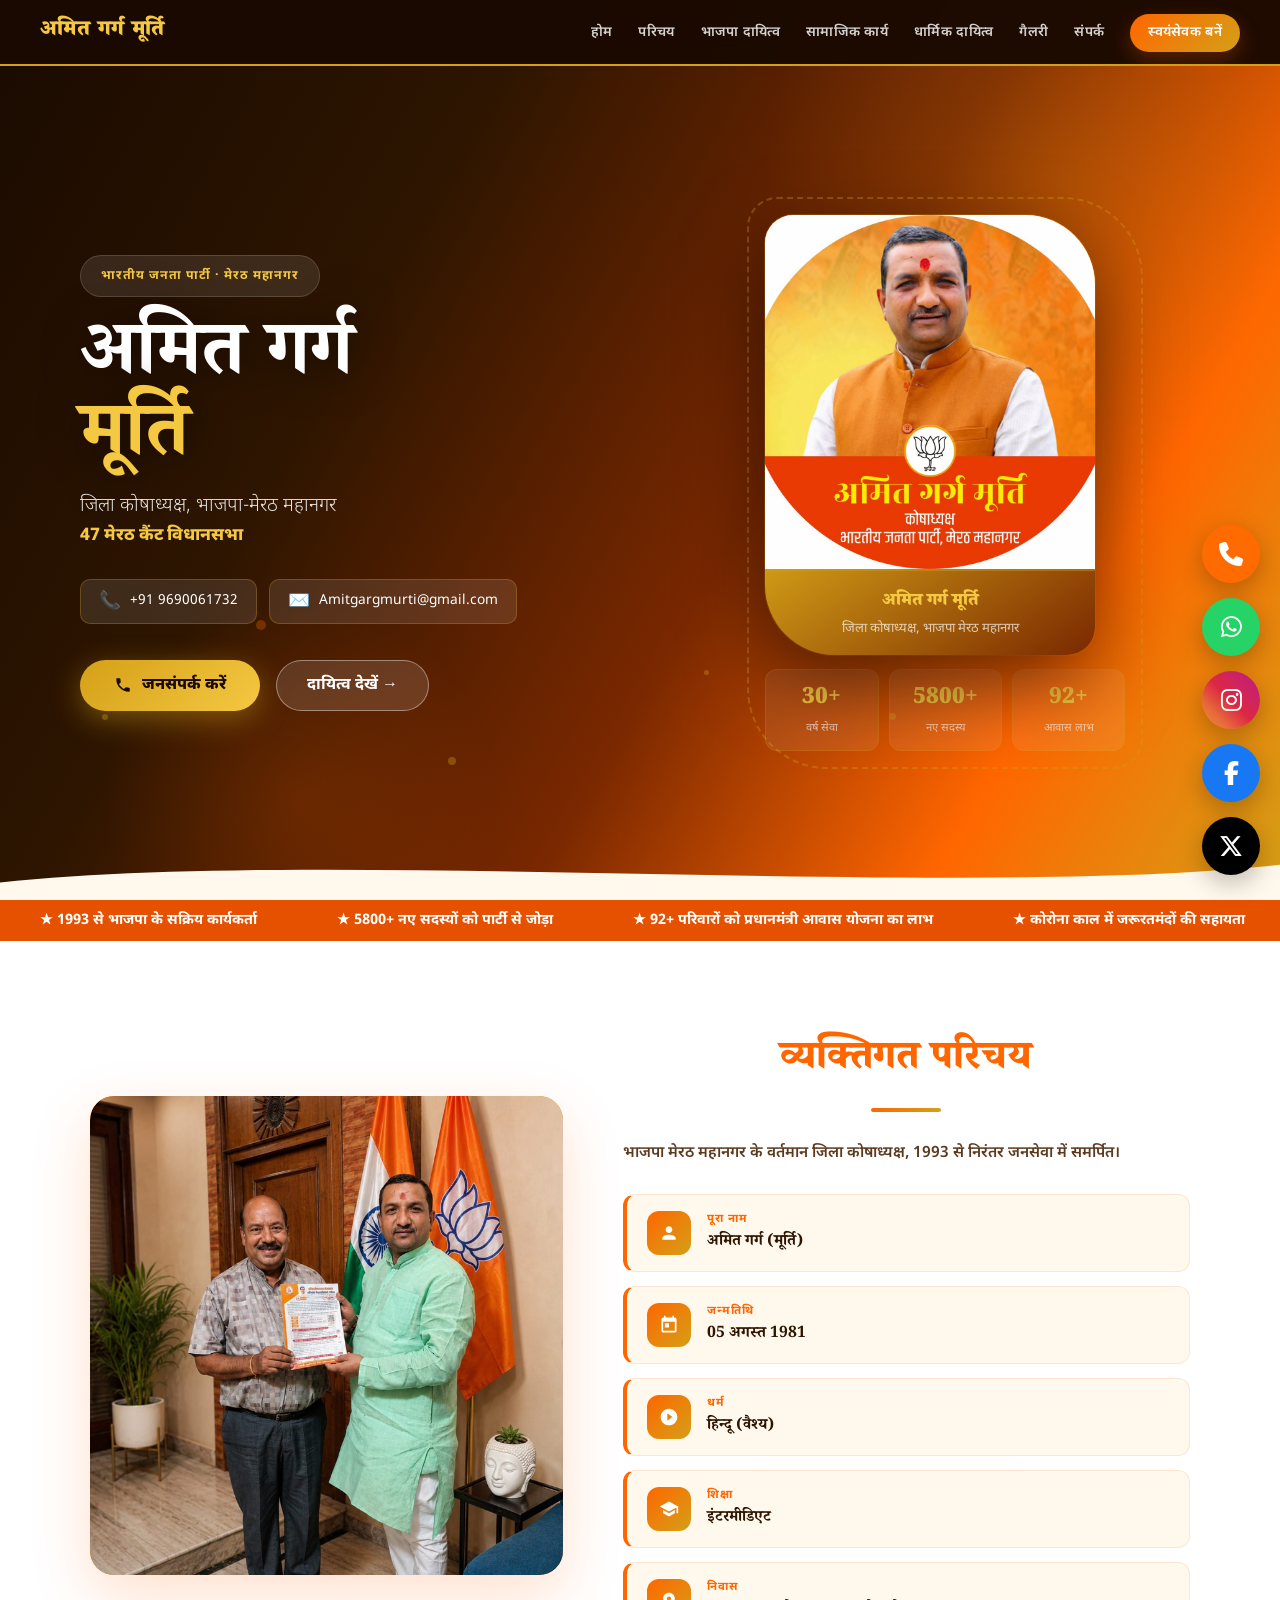
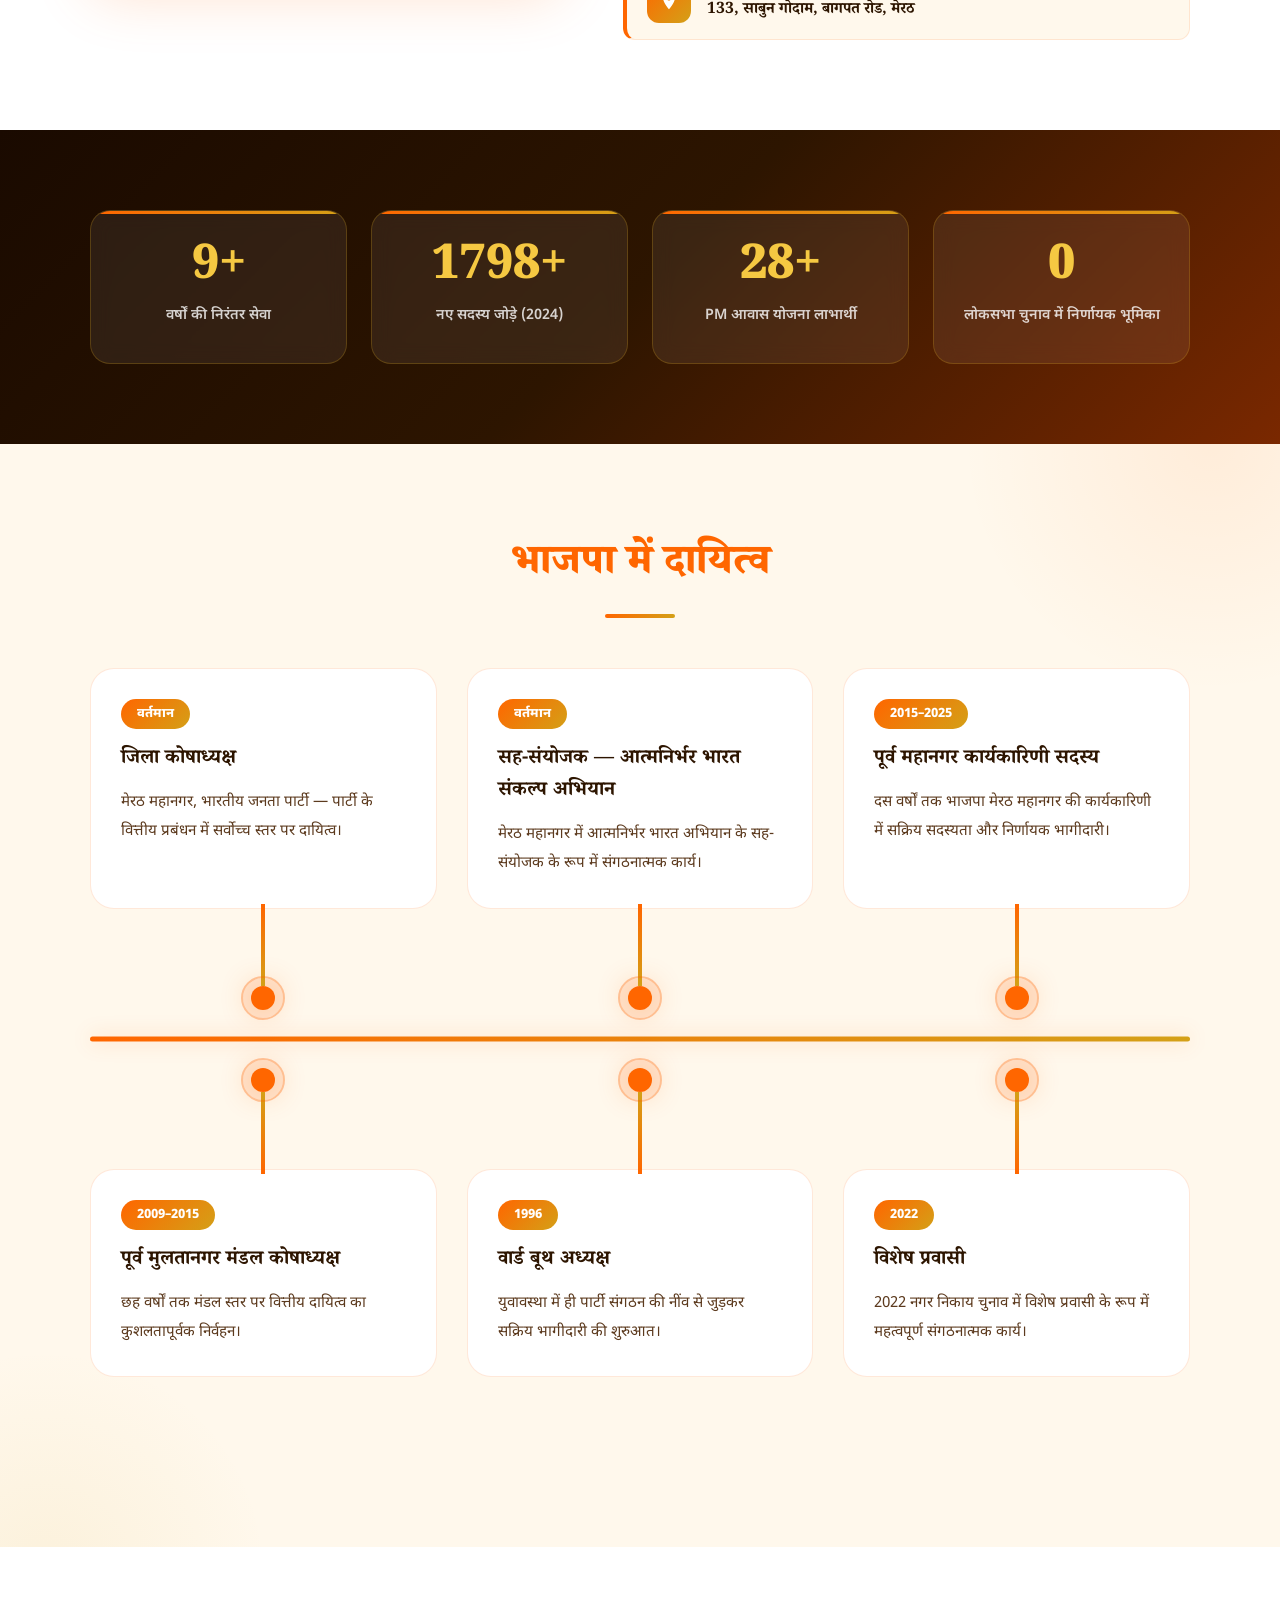
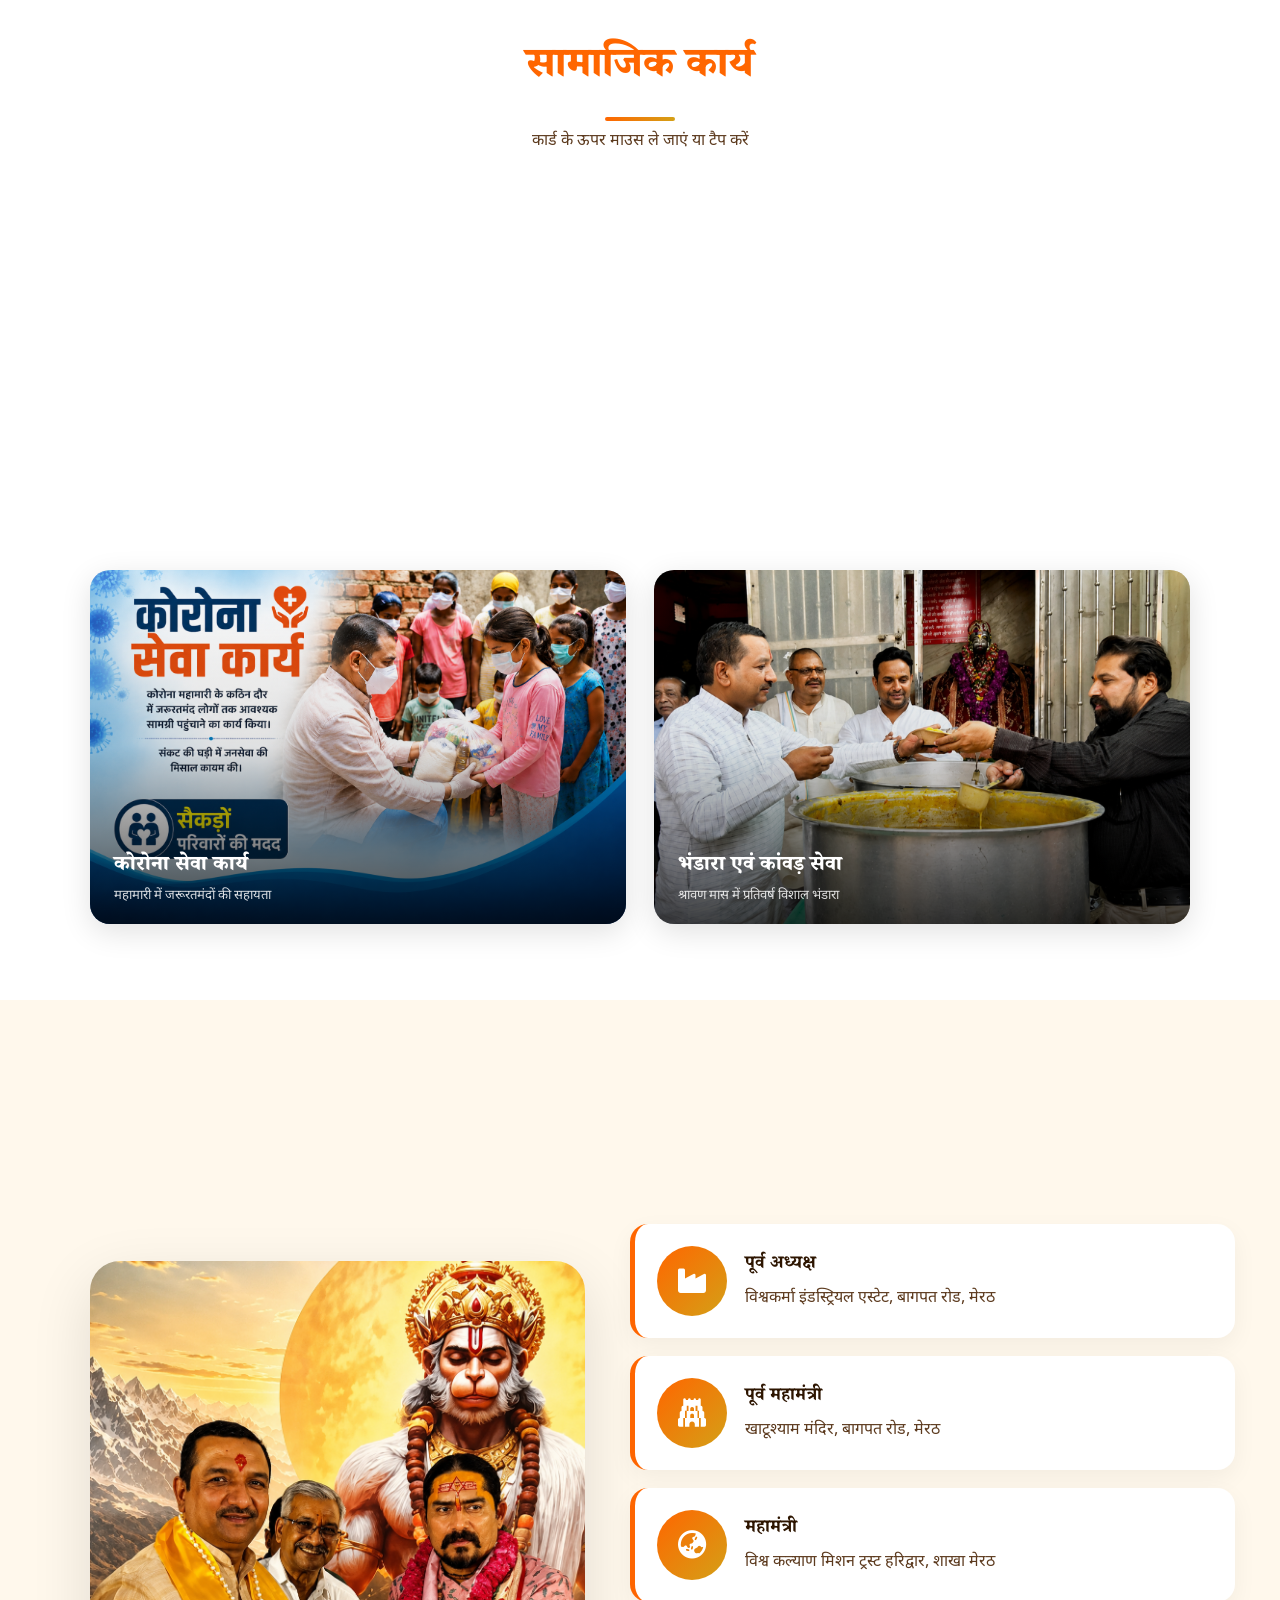
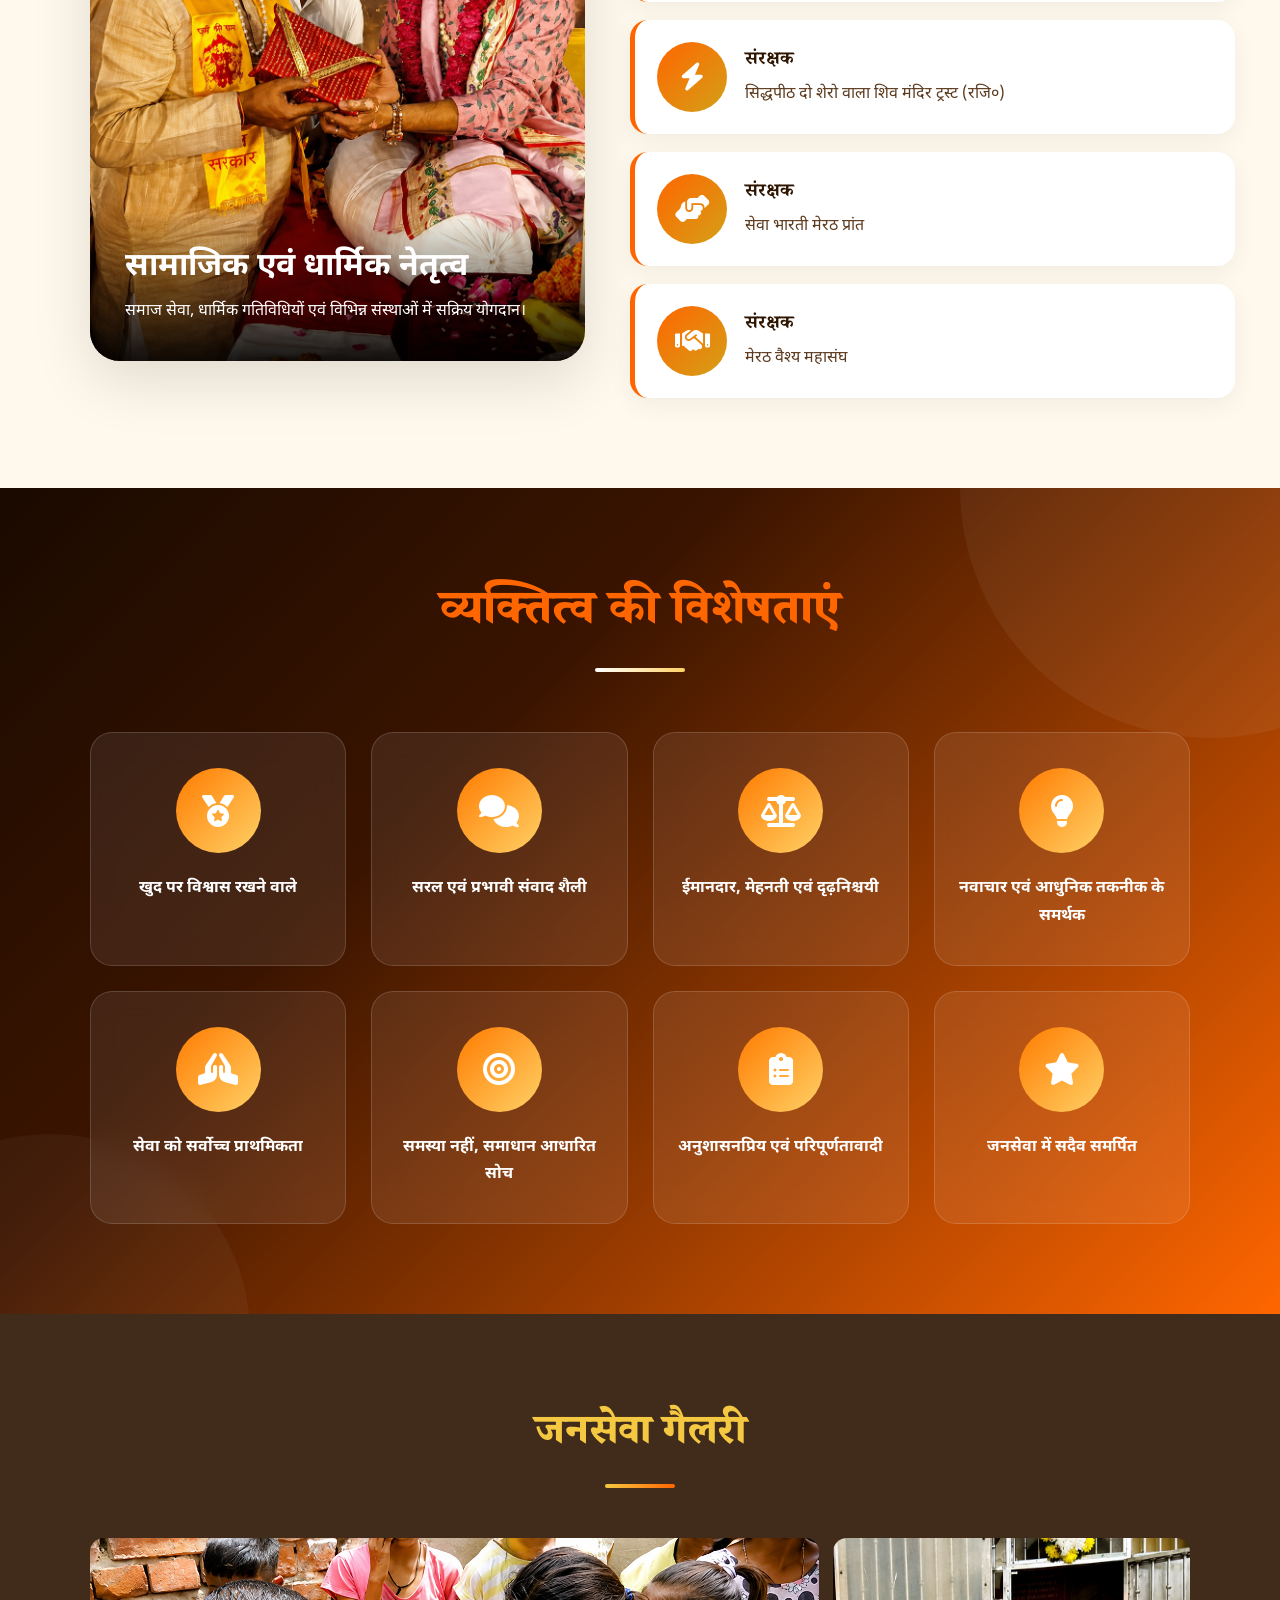
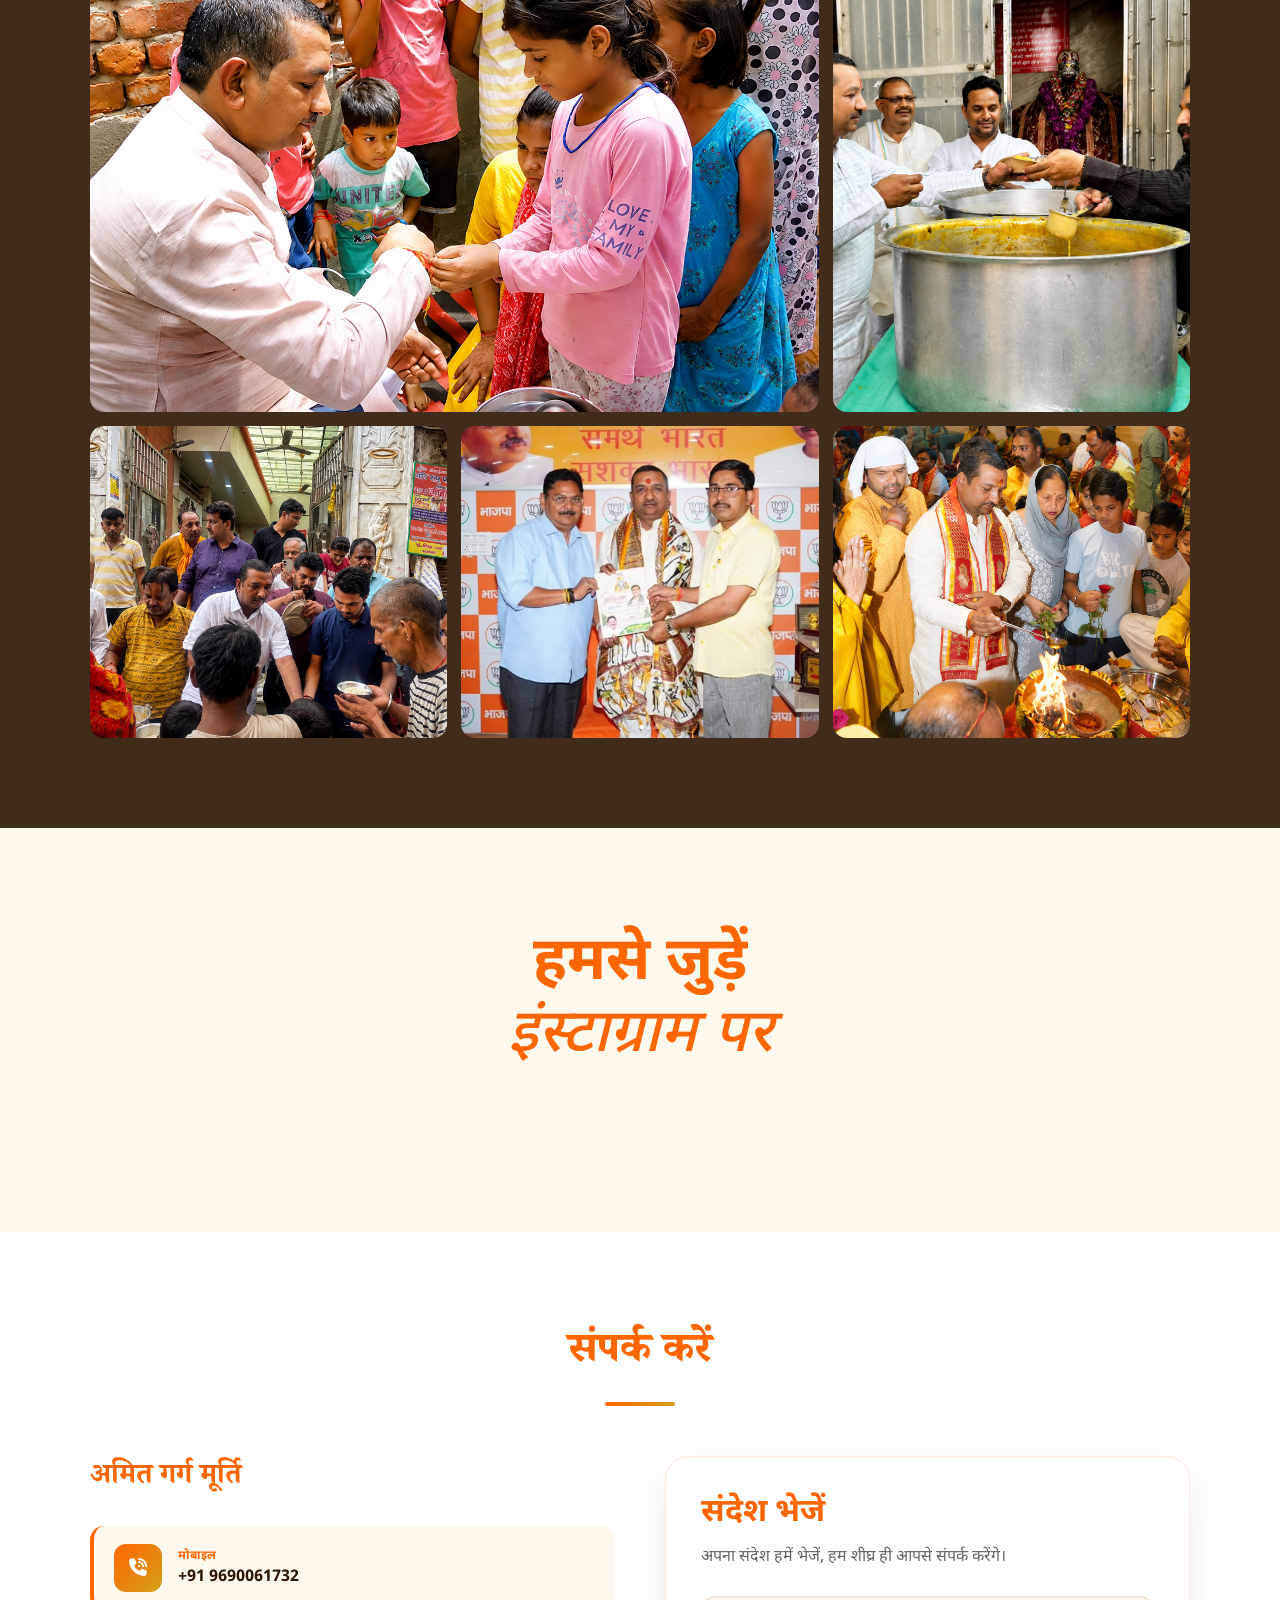
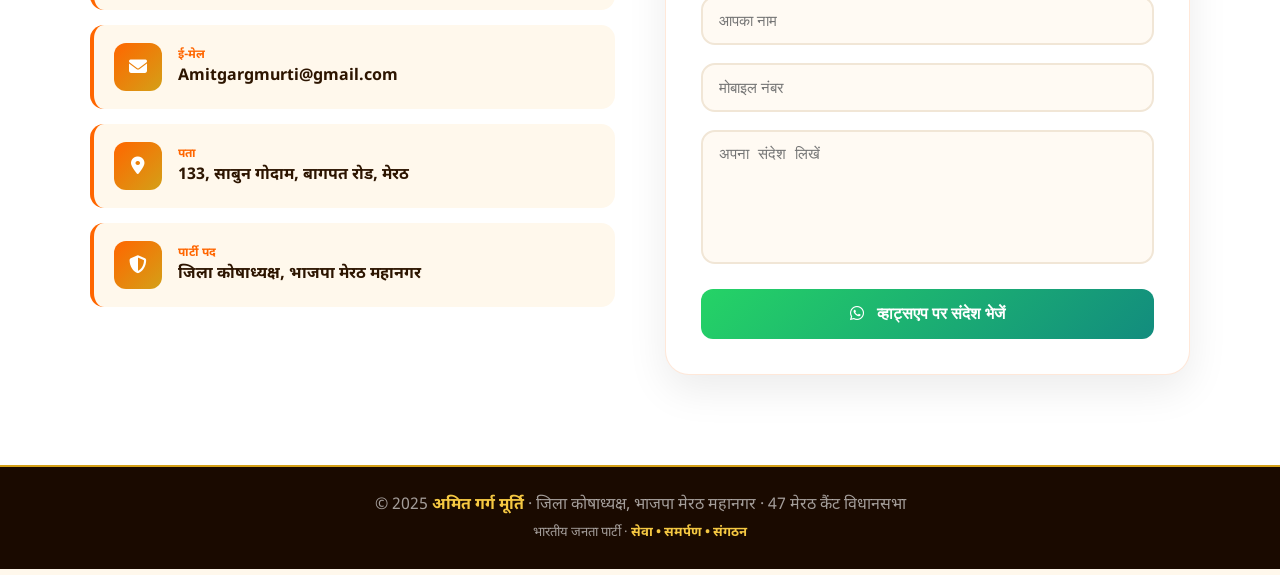
==== index.html @ 041c83e3 "Initial commit" ====
<!DOCTYPE html>
<html lang="hi">
<head>
<meta charset="UTF-8">
<meta name="viewport" content="width=device-width, initial-scale=1.0">
<title>अमित गर्ग मूर्ति | भाजपा मेरठ महानगर</title>
<link href="https://fonts.googleapis.com/css2?family=Noto+Sans+Devanagari:wght@300;400;600;700;800&family=Noto+Serif+Devanagari:wght@400;600;700;900&display=swap" rel="stylesheet">

<!-- Font Awesome -->
<link rel="stylesheet" href="https://cdnjs.cloudflare.com/ajax/libs/font-awesome/6.5.2/css/all.min.css">

<link rel="stylesheet" href="assets/css/style.css">
</head>
<body>

<!-- NAVBAR -->
<nav class="navbar">
  <div class="nav-brand">अमित गर्ग मूर्ति</div>
  <button class="hamburger" onclick="document.getElementById('mobMenu').classList.toggle('open')" aria-label="Menu">
    <span></span><span></span><span></span>
  </button>
  <ul class="nav-links">
    <li><a href="index.html">होम</a></li>
    <li><a href="#about">परिचय</a></li>
    <li><a href="#bjp">भाजपा दायित्व</a></li>
    <li><a href="#social">सामाजिक कार्य</a></li>
    <li><a href="#religious">धार्मिक दायित्व</a></li>
    <li><a href="#gallery">गैलरी</a></li>
    <li><a href="#contact">संपर्क</a></li>
    <li><a href="volunteer.html" class="volunteer-nav-btn">स्वयंसेवक बनें</a></li>
  </ul>
</nav>
<div id="mobMenu" class="mobile-menu">
  <a href="index.html" onclick="document.getElementById('mobMenu').classList.remove('open')">होम</a>
  <a href="#about" onclick="document.getElementById('mobMenu').classList.remove('open')">परिचय</a>
  <a href="#bjp" onclick="document.getElementById('mobMenu').classList.remove('open')">भाजपा दायित्व</a>
  <a href="#social" onclick="document.getElementById('mobMenu').classList.remove('open')">सामाजिक कार्य</a>
  <a href="#religious" onclick="document.getElementById('mobMenu').classList.remove('open')">धार्मिक दायित्व</a>
  <a href="#gallery" onclick="document.getElementById('mobMenu').classList.remove('open')">गैलरी</a>
  <a href="#contact" onclick="document.getElementById('mobMenu').classList.remove('open')">संपर्क</a>
  <li><a href="volunteer.html" class="volunteer-nav-btn">स्वयंसेवक बनें</a></li>
</div>

<!-- HERO -->
<section class="hero" id="home">
  <div class="hero-circle-1"></div>
  <div class="hero-circle-2"></div>
  <div class="lotus-bg">
    <div class="lotus-dot"></div><div class="lotus-dot"></div>
    <div class="lotus-dot"></div><div class="lotus-dot"></div>
    <div class="lotus-dot"></div><div class="lotus-dot"></div>
  </div>
  <div class="hero-inner">
    <div class="hero-left">
      <div class="hero-badge">भारतीय जनता पार्टी · मेरठ महानगर</div>
      <h1 class="hero-name">अमित गर्ग<br><span class="hero-name-orange">मूर्ति</span></h1>
      <p class="hero-post">जिला कोषाध्यक्ष, भाजपा-मेरठ महानगर</p>
      <p class="hero-vidhan">47 मेरठ कैंट विधानसभा</p>
      <div class="hero-chips">
        <div class="hero-chip"><span>📞</span>+91 9690061732</div>
        <div class="hero-chip"><span>✉️</span>Amitgargmurti@gmail.com</div>
      </div>
      <div class="hero-cta-row">
        <a href="#contact" class="btn-primary-hero">
          <svg viewBox="0 0 24 24" style="width:18px;height:18px;fill:#1a0a00"><path d="M6.62 10.79c1.44 2.83 3.76 5.14 6.59 6.59l2.2-2.2c.27-.27.67-.36 1.02-.24 1.12.37 2.33.57 3.57.57.55 0 1 .45 1 1V20c0 .55-.45 1-1 1-9.39 0-17-7.61-17-17 0-.55.45-1 1-1h3.5c.55 0 1 .45 1 1 0 1.25.2 2.45.57 3.57.11.35.03.74-.25 1.02l-2.2 2.2z"/></svg>
          जनसंपर्क करें
        </a>
        <a href="#bjp" class="btn-sec-hero">दायित्व देखें →</a>
      </div>
    </div>
    <div class="hero-right">
      <div class="photo-frame-outer">
        <div class="spin-ring"></div>
        <div class="photo-glow"></div>
        <div class="photo-card-main">
          <div class="photo-area">
            <img src="assets/images/logo.jpg" alt="अमित गर्ग मूर्ति">
          </div>
          <div class="photo-label">
            <h3>अमित गर्ग मूर्ति</h3>
            <p>जिला कोषाध्यक्ष, भाजपा मेरठ महानगर</p>
          </div>
        </div>
        <div class="photo-stats">
          <div class="pstat"><span class="pstat-n">30+</span><span class="pstat-l">वर्ष सेवा</span></div>
          <div class="pstat"><span class="pstat-n">5800+</span><span class="pstat-l">नए सदस्य</span></div>
          <div class="pstat"><span class="pstat-n">92+</span><span class="pstat-l">आवास लाभ</span></div>
        </div>
      </div>
    </div>
  </div>
  <div class="hero-wave">
    <svg viewBox="0 0 1440 60" xmlns="http://www.w3.org/2000/svg" preserveAspectRatio="none" style="width:100%;display:block;">
      <path d="M0,40 C360,0 1080,60 1440,20 L1440,60 L0,60 Z" fill="#fff8ec"/>
    </svg>
  </div>
</section>

<!-- NEWS TICKER -->
<div class="news-bar">
  <div class="ticker-wrap">
    <div class="ticker-inner">
      <span>1993 से भाजपा के सक्रिय कार्यकर्ता</span>
      <span>5800+ नए सदस्यों को पार्टी से जोड़ा</span>
      <span>92+ परिवारों को प्रधानमंत्री आवास योजना का लाभ</span>
      <span>कोरोना काल में जरूरतमंदों की सहायता</span>
      <span>सिद्धपीठ शिव मंदिर ट्रस्ट जीर्णोद्धार 2022</span>
      <span>लोकसभा 2024 में निर्णायक भूमिका</span>
    </div>
    <div class="ticker-inner" aria-hidden="true">
      <span>1993 से भाजपा के सक्रिय कार्यकर्ता</span>
      <span>5800+ नए सदस्यों को पार्टी से जोड़ा</span>
      <span>92+ परिवारों को प्रधानमंत्री आवास योजना का लाभ</span>
      <span>कोरोना काल में जरूरतमंदों की सहायता</span>
      <span>सिद्धपीठ शिव मंदिर ट्रस्ट जीर्णोद्धार 2022</span>
      <span>लोकसभा 2024 में निर्णायक भूमिका</span>
    </div>
  </div>
</div>

<!-- ABOUT -->
<section class="about-section section-pad" id="about">
  <div class="container">
    <div class="about-grid reveal">
      <div class="about-img-wrap">
        <div class="about-img-card">
          <img src="assets/images/about.png" alt="अमित गर्ग मूर्ति">
        </div>
      </div>
      <div class="about-content">
        <div class="sec-head" style="margin-bottom:28px;">
          <h2 style="font-family:'Noto Serif Devanagari',serif;font-size:2.5rem;font-weight:800;color:#ff6600;margin-bottom:10px;">व्यक्तिगत परिचय</h2>
          <div class="sec-underline"></div>
        </div>
        <p style="color:#5c3a1e;margin-bottom:28px;font-size:.97rem;line-height:1.7;font-weight:600;">
          भाजपा मेरठ महानगर के वर्तमान जिला कोषाध्यक्ष, 1993 से निरंतर जनसेवा में समर्पित।
        </p>
        <div class="info-list">
          <div class="info-item">
            <div class="info-icon"><svg viewBox="0 0 24 24"><path d="M12 12c2.21 0 4-1.79 4-4s-1.79-4-4-4-4 1.79-4 4 1.79 4 4 4zm0 2c-2.67 0-8 1.34-8 4v2h16v-2c0-2.66-5.33-4-8-4z"/></svg></div>
            <div><div class="info-label-sm">पूरा नाम</div><div class="info-val">अमित गर्ग (मूर्ति)</div></div>
          </div>
          <div class="info-item">
            <div class="info-icon"><svg viewBox="0 0 24 24"><path d="M19 3h-1V1h-2v2H8V1H6v2H5c-1.11 0-2 .9-2 2v14c0 1.1.89 2 2 2h14c1.1 0 2-.9 2-2V5c0-1.1-.9-2-2-2zm0 16H5V8h14v11zM7 10h5v5H7z"/></svg></div>
            <div><div class="info-label-sm">जन्मतिथि</div><div class="info-val">05 अगस्त 1981</div></div>
          </div>
          <div class="info-item">
            <div class="info-icon"><svg viewBox="0 0 24 24"><path d="M12 2C6.48 2 2 6.48 2 12s4.48 10 10 10 10-4.48 10-10S17.52 2 12 2zm-2 14.5v-9l6 4.5-6 4.5z"/></svg></div>
            <div><div class="info-label-sm">धर्म</div><div class="info-val">हिन्दू (वैश्य)</div></div>
          </div>
          <div class="info-item">
            <div class="info-icon"><svg viewBox="0 0 24 24"><path d="M5 13.18v4L12 21l7-3.82v-4L12 17l-7-3.82zM12 3L1 9l11 6 9-4.91V17h2V9L12 3z"/></svg></div>
            <div><div class="info-label-sm">शिक्षा</div><div class="info-val">इंटरमीडिएट</div></div>
          </div>
          <div class="info-item">
            <div class="info-icon"><svg viewBox="0 0 24 24"><path d="M12 2C8.13 2 5 5.13 5 9c0 5.25 7 13 7 13s7-7.75 7-13c0-3.87-3.13-7-7-7zm0 9.5c-1.38 0-2.5-1.12-2.5-2.5s1.12-2.5 2.5-2.5 2.5 1.12 2.5 2.5-1.12 2.5-2.5 2.5z"/></svg></div>
            <div><div class="info-label-sm">निवास</div><div class="info-val">133, साबुन गोदाम, बागपत रोड, मेरठ</div></div>
          </div>
        </div>
      </div>
    </div>
  </div>
</section>

<!-- COUNTER -->
<section class="counter-section reveal">
  <div class="container">
    <div class="counter-grid">

      <div class="cbox">
        <span class="cbox-num" data-target="30">0</span>
        <div class="cbox-lbl">वर्षों की निरंतर सेवा</div>
      </div>

      <div class="cbox">
        <span class="cbox-num" data-target="5800">0</span>
        <div class="cbox-lbl">नए सदस्य जोड़े (2024)</div>
      </div>

      <div class="cbox">
        <span class="cbox-num" data-target="92">0</span>
        <div class="cbox-lbl">PM आवास योजना लाभार्थी</div>
      </div>

      <div class="cbox">
        <span class="cbox-num" data-target="2">0</span>
        <div class="cbox-lbl">लोकसभा चुनाव में निर्णायक भूमिका</div>
      </div>

    </div>
  </div>
</section>

<!-- BJP TIMELINE -->
<!-- BJP TIMELINE -->
<section class="bjp-section section-pad" id="bjp">

    <div class="container">

        <div class="sec-head reveal">
            <h2>भाजपा में दायित्व</h2>
            <div class="sec-underline"></div>
        </div>

        <div class="zigzag-timeline">

            <div class="timeline-center-line"></div>

            <!-- TOP ROW -->

            <div class="zz-card top">
                <div class="zz-dot"></div>

                <span class="zz-year">वर्तमान</span>

                <h3>जिला कोषाध्यक्ष</h3>

                <p>
                    मेरठ महानगर, भारतीय जनता पार्टी —
                    पार्टी के वित्तीय प्रबंधन में सर्वोच्च स्तर पर दायित्व।
                </p>
            </div>

            <div class="zz-card top">
                <div class="zz-dot"></div>

                <span class="zz-year">वर्तमान</span>

                <h3>सह-संयोजक — आत्मनिर्भर भारत संकल्प अभियान</h3>

                <p>
                    मेरठ महानगर में आत्मनिर्भर भारत अभियान के
                    सह-संयोजक के रूप में संगठनात्मक कार्य।
                </p>
            </div>

            <div class="zz-card top">
                <div class="zz-dot"></div>

                <span class="zz-year">2015–2025</span>

                <h3>पूर्व महानगर कार्यकारिणी सदस्य</h3>

                <p>
                    दस वर्षों तक भाजपा मेरठ महानगर की
                    कार्यकारिणी में सक्रिय सदस्यता और
                    निर्णायक भागीदारी।
                </p>
            </div>

            <!-- BOTTOM ROW -->

            <div class="zz-card bottom">
                <div class="zz-dot"></div>

                <span class="zz-year">2009–2015</span>

                <h3>पूर्व मुलतानगर मंडल कोषाध्यक्ष</h3>

                <p>
                    छह वर्षों तक मंडल स्तर पर वित्तीय दायित्व का
                    कुशलतापूर्वक निर्वहन।
                </p>
            </div>

            <div class="zz-card bottom">
                <div class="zz-dot"></div>

                <span class="zz-year">1996</span>

                <h3>वार्ड बूथ अध्यक्ष</h3>

                <p>
                    युवावस्था में ही पार्टी संगठन की नींव से जुड़कर
                    सक्रिय भागीदारी की शुरुआत।
                </p>
            </div>

            <div class="zz-card bottom">
                <div class="zz-dot"></div>

                <span class="zz-year">2022</span>

                <h3>विशेष प्रवासी</h3>

                <p>
                    2022 नगर निकाय चुनाव में विशेष प्रवासी के रूप में
                    महत्वपूर्ण संगठनात्मक कार्य।
                </p>
            </div>

        </div>

    </div>

</section>

<!-- SOCIAL WORK - FLIP CARDS -->
<section class="social-section section-pad" id="social">
  <div class="container">
    <div class="sec-head reveal">
      <h2>सामाजिक कार्य</h2>
      <div class="sec-underline"></div>
      <p style="color:#5c3a1e;margin-top:10px;">कार्ड के ऊपर माउस ले जाएं या टैप करें</p>
    </div>
    <div class="flip-grid reveal">

      <!-- FLIP CARD 1 -->
      <div class="flip-card">
        <div class="flip-inner">
          <div class="flip-front">
            <!-- ✏️ SOCIAL CARD 1 IMAGE — src बदलें -->
            <img src="assets/images/f1.png" alt="मंदिर जीर्णोद्धार">
            <div class="flip-front-overlay"></div>
            <div class="flip-front-content">
              <h3>मंदिर जीर्णोद्धार</h3>
              <p>सिद्धपीठ दो शेरो वाला शिव मंदिर ट्रस्ट</p>
            </div>
            
          </div>
          <div class="flip-back">
            <h3>🛕 मंदिर जीर्णोद्धार</h3>
            <p>2022 में सिद्धपीठ दो शेरो वाला शिव मंदिर ट्रस्ट के जीर्णोद्धार का कार्य कराया। मंदिर का पुनरुद्धार कर हजारों भक्तों को बेहतर सुविधाएं प्रदान कीं।</p>
            <div class="flip-back-num">✅ 2022 में पूर्ण</div>
          </div>
        </div>
      </div>

      <!-- FLIP CARD 2 -->
      <div class="flip-card">
        <div class="flip-inner">
          <div class="flip-front">
            <!-- ✏️ SOCIAL CARD 2 IMAGE — src बदलें -->
            <img src="assets/images/f2.png" alt="प्रधानमंत्री आवास योजना">
            <div class="flip-front-overlay"></div>
            <div class="flip-front-content">
              <h3>प्रधानमंत्री आवास योजना</h3>
              <p>92+ परिवारों को पक्का घर</p>
            </div>
            
          </div>
          <div class="flip-back" style="background:linear-gradient(145deg,#138808,#1a9e1a)">
            <h3>🏠 प्रधानमंत्री आवास योजना</h3>
            <p>92 से अधिक परिवारों को प्रधानमंत्री आवास योजना के अंतर्गत लाभ दिलाने में महत्वपूर्ण भूमिका निभाई। गरीब परिवारों को पक्का घर दिलाया।</p>
            <div class="flip-back-num">🏡 92+ परिवार लाभान्वित</div>
          </div>
        </div>
      </div>

      <!-- FLIP CARD 3 -->
      <div class="flip-card">
        <div class="flip-inner">
          <div class="flip-front">
            <!-- ✏️ SOCIAL CARD 3 IMAGE — src बदलें -->
            <img src="assets/images/f3.png" alt="कोरोना सेवा कार्य">
            <div class="flip-front-overlay"></div>
            <div class="flip-front-content">
              <h3>कोरोना सेवा कार्य</h3>
              <p>महामारी में जरूरतमंदों की सहायता</p>
            </div>
            
          </div>
          <div class="flip-back" style="background:linear-gradient(145deg,#1a3a7a,#2563eb)">
            <h3>🤝 कोरोना सेवा कार्य</h3>
            <p>कोरोना महामारी के कठिन दौर में जरूरतमंद लोगों तक आवश्यक सामग्री पहुंचाने का कार्य किया। संकट की घड़ी में जनसेवा की मिसाल कायम की।</p>
            <div class="flip-back-num">💙 सैकड़ों परिवारों की मदद</div>
          </div>
        </div>
      </div>

      <!-- FLIP CARD 4 -->
      <div class="flip-card">
        <div class="flip-inner">
          <div class="flip-front">
            <!-- ✏️ SOCIAL CARD 4 IMAGE — src बदलें -->
            <img src="assets/images/f4.png" alt="भंडारा एवं कांवड़ सेवा">
            <div class="flip-front-overlay"></div>
            <div class="flip-front-content">
              <h3>भंडारा एवं कांवड़ सेवा</h3>
              <p>श्रावण मास में प्रतिवर्ष विशाल भंडारा</p>
            </div>
            
          </div>
          <div class="flip-back" style="background:linear-gradient(145deg,#7a4a00,#d4a017)">
            <h3>🙏 भंडारा एवं कांवड़ सेवा</h3>
            <p>श्रावण मास में प्रतिवर्ष विशाल भंडारे का आयोजन एवं कांवड़ सेवा शिविर का सफल संचालन। हजारों श्रद्धालुओं की सेवा में सदैव समर्पित।</p>
            <div class="flip-back-num">🙏 प्रतिवर्ष आयोजन</div>
          </div>
        </div>
      </div>

    </div>
  </div>
</section>

<!-- RELIGIOUS DUTIES -->
<section class="religious-section section-pad" id="religious">

    <div class="container">

        <div class="sec-head reveal">
            <h2>सामाजिक एवं धार्मिक दायित्व</h2>
            <div class="sec-underline"></div>
        </div>

        <div class="religious-layout reveal">

            <!-- LEFT IMAGE -->
            <div class="religious-image">

                <img src="assets/images/mutri.png" alt="सामाजिक एवं धार्मिक दायित्व">

                <div class="religious-overlay">
                    <h3>सामाजिक एवं धार्मिक नेतृत्व</h3>
                    <p>
                        समाज सेवा, धार्मिक गतिविधियों एवं
                        विभिन्न संस्थाओं में सक्रिय योगदान।
                    </p>
                </div>

            </div>

            <!-- RIGHT CONTENT -->

            <div class="religious-points">

                <div class="duty-item">
                    <div class="duty-icon">
                        <i class="fas fa-industry"></i>
                    </div>
                    <div>
                        <h4>पूर्व अध्यक्ष</h4>
                        <p>विश्वकर्मा इंडस्ट्रियल एस्टेट, बागपत रोड, मेरठ</p>
                    </div>
                </div>

                <div class="duty-item">
                    <div class="duty-icon">
                        <i class="fas fa-gopuram"></i>
                    </div>
                    <div>
                        <h4>पूर्व महामंत्री</h4>
                        <p>खाटूश्याम मंदिर, बागपत रोड, मेरठ</p>
                    </div>
                </div>

                <div class="duty-item">
                    <div class="duty-icon">
                        <i class="fas fa-globe-asia"></i>
                    </div>
                    <div>
                        <h4>महामंत्री</h4>
                        <p>विश्व कल्याण मिशन ट्रस्ट हरिद्वार, शाखा मेरठ</p>
                    </div>
                </div>

                <div class="duty-item">
                    <div class="duty-icon">
                        <i class="fas fa-bolt"></i>
                    </div>
                    <div>
                        <h4>संरक्षक</h4>
                        <p>सिद्धपीठ दो शेरो वाला शिव मंदिर ट्रस्ट (रजि०)</p>
                    </div>
                </div>

                <div class="duty-item">
                    <div class="duty-icon">
                        <i class="fas fa-hands-helping"></i>
                    </div>
                    <div>
                        <h4>संरक्षक</h4>
                        <p>सेवा भारती मेरठ प्रांत</p>
                    </div>
                </div>

                <div class="duty-item">
                    <div class="duty-icon">
                        <i class="fas fa-handshake"></i>
                    </div>
                    <div>
                        <h4>संरक्षक</h4>
                        <p>मेरठ वैश्य महासंघ</p>
                    </div>
                </div>

            </div>

        </div>

    </div>

</section>

<!-- PERSONALITY -->
<section class="personality-section section-pad reveal">
    <div class="container">

        <div class="sec-head">
            <h2>व्यक्तित्व की विशेषताएं</h2>
            <div class="sec-underline"></div>
        </div>

        <div class="traits-grid">

            <div class="trait-card">
                <div class="trait-icon">
                    <i class="fas fa-medal"></i>
                </div>
                <h3>खुद पर विश्वास रखने वाले</h3>
            </div>

            <div class="trait-card">
                <div class="trait-icon">
                    <i class="fas fa-comments"></i>
                </div>
                <h3>सरल एवं प्रभावी संवाद शैली</h3>
            </div>

            <div class="trait-card">
                <div class="trait-icon">
                    <i class="fas fa-scale-balanced"></i>
                </div>
                <h3>ईमानदार, मेहनती एवं दृढ़निश्चयी</h3>
            </div>

            <div class="trait-card">
                <div class="trait-icon">
                    <i class="fas fa-lightbulb"></i>
                </div>
                <h3>नवाचार एवं आधुनिक तकनीक के समर्थक</h3>
            </div>

            <div class="trait-card">
                <div class="trait-icon">
                    <i class="fas fa-hands-praying"></i>
                </div>
                <h3>सेवा को सर्वोच्च प्राथमिकता</h3>
            </div>

            <div class="trait-card">
                <div class="trait-icon">
                    <i class="fas fa-bullseye"></i>
                </div>
                <h3>समस्या नहीं, समाधान आधारित सोच</h3>
            </div>

            <div class="trait-card">
                <div class="trait-icon">
                    <i class="fas fa-clipboard-list"></i>
                </div>
                <h3>अनुशासनप्रिय एवं परिपूर्णतावादी</h3>
            </div>

            <div class="trait-card">
                <div class="trait-icon">
                    <i class="fas fa-star"></i>
                </div>
                <h3>जनसेवा में सदैव समर्पित</h3>
            </div>

        </div>

    </div>
</section>

<!-- GALLERY -->
<section class="gallery-section section-pad" id="gallery">
  <div class="container">
    <div class="sec-head reveal"><h2>जनसेवा गैलरी</h2><div class="sec-underline"></div></div>
    <div class="gal-grid reveal">

      <div class="gal-item large">
        <!-- ✏️ GALLERY IMAGE 1 — src बदलें -->
        <img src="assets/images/g1.png" alt="समाज सेवा">
        <div class="gal-caption">समाज सेवा — जरूरतमंदों की सहायता</div>
      </div>

      <div class="gal-item">
        <!-- ✏️ GALLERY IMAGE 2 — src बदलें -->
        <img src="assets/images/g2.png" alt="कांवड़ सेवा शिविर">
        <div class="gal-caption">कांवड़ सेवा शिविर</div>
      </div>

      <div class="gal-item">
        <!-- ✏️ GALLERY IMAGE 3 — src बदलें -->
        <img src="assets/images/g3.png" alt="विशाल भंडारा">
        <div class="gal-caption">विशाल भंडारा</div>
      </div>

      <div class="gal-item">
        <!-- ✏️ GALLERY IMAGE 4 — src बदलें -->
        <img src="assets/images/g4.png" alt="भाजपा संगठन कार्य">
        <div class="gal-caption">भाजपा संगठन कार्य</div>
      </div>

      <div class="gal-item">
        <!-- ✏️ GALLERY IMAGE 5 — src बदलें -->
        <img src="assets/images/g5.png" alt="मंदिर जीर्णोद्धार">
        <div class="gal-caption">मंदिर जीर्णोद्धार</div>
      </div>

    </div>
  </div>
</section>

<!-- INSTAGRAM -->
<section class="instagram-section">
  <div class="container">
    <div class="insta-heading">
      <h2>हमसे जुड़ें <em>इंस्टाग्राम पर</em></h2>
    </div>
    <div class="insta-grid">
      <blockquote class="instagram-media" data-instgrm-permalink="https://www.instagram.com/p/DYHy8W6jFPr/" data-instgrm-version="14"></blockquote>
      <blockquote class="instagram-media" data-instgrm-permalink="https://www.instagram.com/p/DY4qSbNStgy/" data-instgrm-version="14"></blockquote>
      <blockquote class="instagram-media" data-instgrm-permalink="https://www.instagram.com/p/DYJVBSqS1v-/" data-instgrm-version="14"></blockquote>
    </div>
  </div>
</section>

<!-- CONTACT -->
<section class="contact-section section-pad reveal" id="contact">
    <div class="container">

        <div class="sec-head">
            <h2>संपर्क करें</h2>
            <div class="sec-underline"></div>
        </div>

        <div class="contact-grid">

            <!-- LEFT -->
            <div class="contact-info">

                <h3>अमित गर्ग मूर्ति</h3>

                <div class="c-row">
                    <div class="c-icon">
                        <i class="fas fa-phone-volume"></i>
                    </div>
                    <div>
                        <div class="c-label">मोबाइल</div>
                        <div class="c-val">+91 9690061732</div>
                    </div>
                </div>

                <div class="c-row">
                    <div class="c-icon">
                        <i class="fas fa-envelope"></i>
                    </div>
                    <div>
                        <div class="c-label">ई-मेल</div>
                        <div class="c-val">Amitgargmurti@gmail.com</div>
                    </div>
                </div>

                <div class="c-row">
                    <div class="c-icon">
                        <i class="fas fa-map-marker-alt"></i>
                    </div>
                    <div>
                        <div class="c-label">पता</div>
                        <div class="c-val">133, साबुन गोदाम, बागपत रोड, मेरठ</div>
                    </div>
                </div>

                <div class="c-row">
                    <div class="c-icon">
                        <i class="fas fa-shield-alt"></i>
                    </div>
                    <div>
                        <div class="c-label">पार्टी पद</div>
                        <div class="c-val">जिला कोषाध्यक्ष, भाजपा मेरठ महानगर</div>
                    </div>
                </div>

            </div>

            <!-- RIGHT FORM -->
            <div class="contact-form-box">

                <h3>संदेश भेजें</h3>

                <p>
                    अपना संदेश हमें भेजें, हम शीघ्र ही आपसे संपर्क करेंगे।
                </p>

                <form id="whatsappForm">

                    <div class="form-group">
                        <input type="text" id="name" placeholder="आपका नाम" required>
                    </div>

                    <div class="form-group">
                        <input type="tel" id="phone" placeholder="मोबाइल नंबर" required>
                    </div>

                    <div class="form-group">
                        <textarea id="message" rows="6" placeholder="अपना संदेश लिखें" required></textarea>
                    </div>

                    <button type="submit" class="send-btn">
                        <i class="fab fa-whatsapp"></i>
                        व्हाट्सएप पर संदेश भेजें
                    </button>

                </form>

            </div>

        </div>

    </div>
</section>
<script>
document.getElementById("whatsappForm").addEventListener("submit",function(e){

e.preventDefault();

let name=document.getElementById("name").value;
let phone=document.getElementById("phone").value;
let message=document.getElementById("message").value;

let text=`नमस्ते अमित गर्ग मूर्ति जी,

नाम: ${name}
मोबाइल: ${phone}

संदेश:
${message}`;

window.open(
`https://wa.me/919690061732?text=${encodeURIComponent(text)}`,
'_blank'
);

});
</script>

<!-- FOOTER -->
<footer>
  <p>© 2025 <strong>अमित गर्ग मूर्ति</strong> · जिला कोषाध्यक्ष, भाजपा मेरठ महानगर · 47 मेरठ कैंट विधानसभा</p>
  <p style="margin-top:8px;font-size:.82rem;">भारतीय जनता पार्टी · <strong>सेवा • समर्पण • संगठन</strong></p>
</footer>

<!-- Floating Social Buttons -->
<div class="floating-social">

    <!-- Call -->
    <a href="tel:+919690061732"
       class="float-btn call"
       aria-label="Call">
        <i class="fas fa-phone"></i>
    </a>

    <!-- WhatsApp -->
    <a href="https://wa.me/919690061732"
       target="_blank"
       class="float-btn whatsapp"
       aria-label="WhatsApp">
        <i class="fab fa-whatsapp"></i>
    </a>

    <!-- Instagram -->
    <a href="https://www.instagram.com/amitgargmurti/"
       target="_blank"
       class="float-btn instagram"
       aria-label="Instagram">
        <i class="fab fa-instagram"></i>
    </a>

    <!-- Facebook -->
    <a href="https://www.facebook.com/amitgargmurti4bjp"
       target="_blank"
       class="float-btn facebook"
       aria-label="Facebook">
        <i class="fab fa-facebook-f"></i>
    </a>

    <!-- X (Twitter) -->
    <a href="https://x.com/amitgargmurti"
       target="_blank"
       class="float-btn twitter"
       aria-label="X">
        <i class="fa-brands fa-x-twitter"></i>
    </a>

</div>


<script async src="https://www.instagram.com/embed.js"></script>
<script src="assets/js/script.js"></script>
</body>
</html>
---- assets/css/style.css ----
*{margin:0;padding:0;box-sizing:border-box;}
html{scroll-behavior:smooth;}
body{font-family:'Noto Sans Devanagari',sans-serif;background:#fff8ec;overflow-x:hidden;color:#2d1500;}
a{text-decoration:none;}
img{max-width:100%;display:block;}

/* NAVBAR */
.navbar{position:fixed;top:0;width:100%;z-index:9999;background:rgba(26,10,0,0.97);backdrop-filter:blur(14px);border-bottom:2px solid #d4a017;padding:0 40px;display:flex;align-items:center;justify-content:space-between;height:66px;}
.nav-brand{font-family:'Noto Serif Devanagari',serif;font-weight:900;font-size:1.35rem;color:#f5c842;letter-spacing:.4px;}
.nav-links{display:flex;gap:26px;list-style:none;}
.nav-links a{color:rgba(255,255,255,.82);font-size:.86rem;font-weight:600;letter-spacing:.3px;transition:color .2s;}
.nav-links a:hover{color:#f5c842;}
.hamburger{display:none;background:none;border:none;cursor:pointer;padding:6px;}
.hamburger span{display:block;width:24px;height:2px;background:#fff;margin:5px 0;transition:.3s;}
.mobile-menu{display:none;position:fixed;top:66px;left:0;right:0;background:#1a0a00;padding:20px 30px;z-index:9998;border-bottom:2px solid #d4a017;}
.mobile-menu.open{display:block;}
.mobile-menu a{display:block;color:#fff;padding:12px 0;border-bottom:1px solid rgba(255,255,255,.08);font-weight:600;font-size:1rem;}

/* HERO */
.hero{min-height:100vh;position:relative;overflow:hidden;display:flex;align-items:center;padding-top:66px;background:#1a0a00;}
.hero::before{content:'';position:absolute;top:0;left:0;right:0;bottom:0;background:linear-gradient(120deg,#1a0a00 0%,#2d1500 30%,#7a2800 58%,#ff6600 80%,#d4a017 100%);clip-path:polygon(0 0,100% 0,100% 100%,0 100%);}
.hero-circle-1{position:absolute;top:-120px;right:-80px;width:600px;height:600px;border-radius:50%;background:radial-gradient(circle,rgba(212,160,23,.18) 0%,transparent 70%);animation:pulse 4s ease-in-out infinite;}
.hero-circle-2{position:absolute;bottom:-100px;left:100px;width:400px;height:400px;border-radius:50%;background:radial-gradient(circle,rgba(255,102,0,.15) 0%,transparent 70%);animation:pulse 5s ease-in-out infinite reverse;}
@keyframes pulse{0%,100%{transform:scale(1);opacity:.7;}50%{transform:scale(1.15);opacity:1;}}
.lotus-bg{position:absolute;top:0;left:0;right:0;bottom:0;pointer-events:none;overflow:hidden;}
.lotus-dot{position:absolute;width:8px;height:8px;border-radius:50%;background:rgba(212,160,23,.35);animation:floatUp 6s ease-in-out infinite;}
.lotus-dot:nth-child(1){left:8%;bottom:20%;animation-delay:0s;width:6px;height:6px;}
.lotus-dot:nth-child(2){left:20%;bottom:30%;animation-delay:1.2s;width:10px;height:10px;background:rgba(255,102,0,.3);}
.lotus-dot:nth-child(3){left:35%;bottom:15%;animation-delay:2.4s;}
.lotus-dot:nth-child(4){left:55%;bottom:25%;animation-delay:.8s;width:5px;height:5px;}
.lotus-dot:nth-child(5){right:30%;bottom:20%;animation-delay:3s;width:7px;height:7px;}
.lotus-dot:nth-child(6){right:15%;bottom:35%;animation-delay:1.8s;width:12px;height:12px;background:rgba(245,200,66,.25);}
@keyframes floatUp{0%,100%{transform:translateY(0) scale(1);opacity:.6;}50%{transform:translateY(-30px) scale(1.3);opacity:1;}}
.hero-inner{max-width:1200px;margin:0 auto;padding:60px 40px;display:grid;grid-template-columns:1.1fr 1fr;gap:50px;align-items:center;position:relative;z-index:2;width:100%;}
.hero-badge{display:inline-flex;align-items:center;gap:8px;background:linear-gradient(90deg,rgba(212,160,23,.15),rgba(212,160,23,.08));border:1px solid rgba(212,160,23,.5);color:#f5c842;font-size:.78rem;font-weight:700;padding:7px 18px;border-radius:40px;letter-spacing:1px;text-transform:uppercase;margin-bottom:22px;animation:fadeSlideIn .7s ease both;}
.hero-name{font-family:'Noto Serif Devanagari',serif;font-size:4.8rem;line-height:1.05;color:#fff;text-shadow:0 4px 40px rgba(0,0,0,.5);margin-bottom:10px;animation:fadeSlideIn .8s ease .1s both;}
.hero-name-orange{color:#f5c842;}
.hero-post{font-size:1.2rem;color:rgba(255,255,255,.88);font-weight:300;margin-bottom:6px;animation:fadeSlideIn .8s ease .2s both;}
.hero-vidhan{color:#f5c842;font-weight:800;font-size:1.08rem;margin-bottom:32px;animation:fadeSlideIn .8s ease .25s both;}
.hero-chips{display:flex;gap:12px;flex-wrap:wrap;margin-bottom:36px;animation:fadeSlideIn .8s ease .35s both;}
.hero-chip{display:flex;align-items:center;gap:9px;background:rgba(255,255,255,.1);border:1px solid rgba(212,160,23,.3);color:#fff;padding:10px 18px;border-radius:10px;font-size:.86rem;backdrop-filter:blur(8px);transition:background .3s;}
.hero-chip:hover{background:rgba(255,255,255,.18);}
.hero-chip span{font-size:1.1rem;}
.hero-cta-row{display:flex;gap:16px;flex-wrap:wrap;animation:fadeSlideIn .8s ease .45s both;}
.btn-primary-hero{display:inline-flex;align-items:center;gap:10px;background:linear-gradient(135deg,#d4a017,#f5c842);color:#1a0a00;font-weight:800;padding:15px 34px;border-radius:50px;font-size:1rem;box-shadow:0 8px 30px rgba(212,160,23,.45);transition:transform .25s,box-shadow .25s;}
.btn-primary-hero:hover{transform:translateY(-4px);box-shadow:0 16px 40px rgba(212,160,23,.55);}
.btn-sec-hero{display:inline-flex;align-items:center;gap:10px;background:rgba(255,255,255,.12);border:1.5px solid rgba(255,255,255,.4);color:#fff;font-weight:700;padding:14px 30px;border-radius:50px;font-size:1rem;backdrop-filter:blur(8px);transition:background .25s,transform .25s;}
.btn-sec-hero:hover{background:rgba(255,255,255,.22);transform:translateY(-4px);}
.hero-right{display:flex;justify-content:center;align-items:center;animation:fadeSlideIn .9s ease .15s both;}
.photo-frame-outer{position:relative;width:360px;}
.spin-ring{position:absolute;top:-18px;left:-18px;right:-18px;bottom:-18px;border-radius:30px 80px 30px 80px;border:2px dashed rgba(212,160,23,.35);animation:spinRing 18s linear infinite;}
@keyframes spinRing{to{transform:rotate(360deg);}}
.photo-glow{position:absolute;top:10%;left:10%;right:10%;bottom:10%;background:radial-gradient(circle,rgba(255,102,0,.35),transparent 70%);filter:blur(30px);border-radius:50%;z-index:0;}
.photo-card-main{position:relative;z-index:1;background:linear-gradient(145deg,#ff6600,#d4a017 50%,#7a2800);border-radius:28px 70px 28px 70px;overflow:hidden;box-shadow:0 30px 80px rgba(0,0,0,.55),0 0 0 1px rgba(212,160,23,.3),inset 0 1px 0 rgba(255,255,255,.15);aspect-ratio:3/4;max-height:440px;display:flex;flex-direction:column;}
.photo-area{flex:1;background:linear-gradient(160deg,#ff6600 0%,#d4a017 60%,#7a2800 100%);display:flex;align-items:center;justify-content:center;position:relative;overflow:hidden;}
/* HERO PHOTO IMG */
.photo-area img{width:100%;height:100%;object-fit:cover;object-position:top center;display:block;}
.bjp-badge-card{position:absolute;top:16px;right:16px;width:48px;height:48px;border-radius:50%;background:#fff;display:flex;align-items:center;justify-content:center;box-shadow:0 4px 15px rgba(0,0,0,.3);font-size:1.6rem;z-index:2;}
.photo-label{padding:18px 24px;text-align:center;border-top:2px solid rgba(212,160,23,.4);}
.photo-label h3{font-family:'Noto Serif Devanagari',serif;color:#f5c842;font-size:1.1rem;font-weight:900;margin-bottom:4px;}
.photo-label p{color:rgba(255,255,255,.7);font-size:.82rem;}
.photo-stats{display:grid;grid-template-columns:1fr 1fr 1fr;gap:10px;margin-top:14px;}
.pstat{background:rgba(255,255,255,.08);border:1px solid rgba(212,160,23,.2);border-radius:12px;padding:12px 8px;text-align:center;backdrop-filter:blur(8px);}
.pstat-n{font-family:'Noto Serif Devanagari',serif;font-size:1.4rem;font-weight:900;color:#f5c842;display:block;}
.pstat-l{font-size:.7rem;color:rgba(255,255,255,.65);}
@keyframes fadeSlideIn{from{opacity:0;transform:translateY(28px);}to{opacity:1;transform:translateY(0);}}
.hero-wave{position:absolute;bottom:0;left:0;right:0;line-height:0;z-index:2;}

/* NEWS TICKER */
.news-bar{background:#e65100;padding:11px 0;color:#fff;font-weight:700;font-size:.9rem;overflow:hidden;white-space:nowrap;}
.ticker-wrap{display:flex;}
.ticker-inner{display:inline-flex;align-items:center;animation:ticker 28s linear infinite;white-space:nowrap;}
.ticker-inner span{padding:0 40px;}
.ticker-inner span::before{content:'★  ';}
@keyframes ticker{0%{transform:translateX(0);}100%{transform:translateX(-50%);}}

/* COMMONS */
.section-pad{padding:90px 0;}
.container{max-width:1180px;margin:0 auto;padding:0 40px;}
.sec-head{margin-bottom:50px;}
.sec-head h2{font-family:'Noto Serif Devanagari',serif;font-size:2.6rem;font-weight:800;color:#ff6600;margin-bottom:12px;}
.sec-underline{width:70px;height:4px;background:linear-gradient(90deg,#ff6600,#d4a017);border-radius:3px;}

/* ABOUT */
.about-section{background:#fff;}
.about-grid{display:grid;grid-template-columns:1fr 1.2fr;gap:60px;align-items:center;}
.about-img-wrap{position:relative;}
.about-img-card{border-radius:24px;overflow:hidden;box-shadow:0 20px 60px rgba(255,102,0,.2);min-height:420px;background:linear-gradient(145deg,#ff6600,#d4a017 50%,#7a2800);display:flex;align-items:center;justify-content:center;position:relative;}
/* ABOUT IMG */
.about-img-card img{width:100%;height:100%;min-height:420px;object-fit:cover;object-position:top center;display:block;border-radius:24px;}
.about-img-badge{position:absolute;bottom:24px;left:50%;transform:translateX(-50%);background:linear-gradient(135deg,#1a0a00,#2d1500);border:1px solid rgba(212,160,23,.4);color:#f5c842;font-weight:800;font-size:.85rem;padding:10px 22px;border-radius:30px;white-space:nowrap;box-shadow:0 8px 24px rgba(0,0,0,.4);}
.about-img-corner{position:absolute;top:-10px;right:-10px;width:80px;height:80px;background:linear-gradient(135deg,#ff6600,#d4a017);border-radius:50%;display:flex;align-items:center;justify-content:center;font-size:2rem;box-shadow:0 8px 24px rgba(255,102,0,.4);}
.about-content h3{font-family:'Noto Serif Devanagari',serif;font-size:2rem;font-weight:800;color:#ff6600;margin-bottom:6px;}
.info-list{display:flex;flex-direction:column;gap:14px;}
.info-item{display:flex;align-items:center;gap:16px;padding:16px 20px;background:#fff8ec;border:1px solid rgba(255,102,0,.12);border-left:4px solid #ff6600;border-radius:12px;transition:transform .2s,box-shadow .2s;}
.info-item:hover{transform:translateX(6px);box-shadow:0 6px 24px rgba(255,102,0,.1);}
.info-icon{width:44px;height:44px;flex-shrink:0;background:linear-gradient(135deg,#ff6600,#d4a017);border-radius:12px;display:flex;align-items:center;justify-content:center;}
.info-icon svg{width:20px;height:20px;fill:#fff;}
.info-label-sm{font-size:.72rem;text-transform:uppercase;letter-spacing:1px;color:#ff6600;font-weight:700;margin-bottom:3px;}
.info-val{font-size:.98rem;font-weight:700;color:#2d1500;font-family:'Noto Serif Devanagari',serif;}

/* COUNTER */
.counter-section{padding:80px 0;background:linear-gradient(135deg,#1a0a00,#2d1500 50%,#7a2800);}
.counter-grid{display:grid;grid-template-columns:repeat(4,1fr);gap:24px;}
.cbox{background:rgba(255,255,255,.07);border:1px solid rgba(212,160,23,.25);border-radius:20px;padding:36px 20px;text-align:center;backdrop-filter:blur(10px);transition:transform .3s,background .3s;position:relative;overflow:hidden;}
.cbox::before{content:'';position:absolute;top:0;left:0;right:0;height:3px;background:linear-gradient(90deg,#ff6600,#d4a017);}
.cbox:hover{transform:translateY(-8px);background:rgba(255,255,255,.12);}
.cbox-num{font-family:'Noto Serif Devanagari',serif;font-size:3rem;font-weight:900;color:#f5c842;display:block;line-height:1;margin-bottom:10px;}
.cbox-lbl{color:rgba(255,255,255,.8);font-size:.9rem;font-weight:600;line-height:1.5;}

/* ==========================
   BJP ZIGZAG TIMELINE
========================== */

.bjp-section{
    background:#fff8ec;
    position:relative;
    overflow:hidden;
}

.bjp-section::before{
    content:'';
    position:absolute;
    width:500px;
    height:500px;
    border-radius:50%;
    background:radial-gradient(rgba(255,102,0,.08),transparent 70%);
    top:-250px;
    right:-180px;
    animation:floatA 10s ease-in-out infinite;
}

.bjp-section::after{
    content:'';
    position:absolute;
    width:450px;
    height:450px;
    border-radius:50%;
    background:radial-gradient(rgba(212,160,23,.08),transparent 70%);
    bottom:-250px;
    left:-180px;
    animation:floatB 12s ease-in-out infinite;
}

.zigzag-timeline{
    position:relative;
    display:grid;
    grid-template-columns:repeat(3,1fr);
    gap:80px 30px;
    padding:0px 0 80px;
}

.timeline-center-line{
    position:absolute;
    top: 47%;
    left:0;
    right:0;
    height:5px;
    border-radius:50px;
    transform:translateY(-50%);
    background:linear-gradient(90deg,#ff6600,#d4a017);
    box-shadow:0 0 20px rgba(255,102,0,.25);
}

.zz-card{
    position:relative;
    background:#fff;
    border-radius:24px;
    padding:30px;
    border:1px solid rgba(255,102,0,.15);
    overflow:visible;
    z-index:5;
    transition:.45s ease;
}

.zz-card::before{
    content:'';
    position:absolute;
    inset:0;
    border-radius:24px;
    background:linear-gradient(
        135deg,
        rgba(255,102,0,.08),
        rgba(212,160,23,.08)
    );
    opacity:0;
    transition:.4s;
}

.zz-card:hover::before{
    opacity:1;
}

.zz-card:hover{
    transform:translateY(-12px);
    box-shadow:
    0 20px 50px rgba(0,0,0,.08),
    0 0 30px rgba(255,102,0,.18);
}

.zz-card.top{
    margin-bottom:90px;
}

.zz-card.bottom{
    margin-top:90px;
}

/* DOTS */

.zz-dot{
    position:absolute;
    left:50%;
    transform:translateX(-50%);
    width:24px;
    height:24px;
    background:#ff6600;
    border-radius:50%;
    z-index:10;

    box-shadow:
    0 0 0 8px rgba(255,102,0,.12),
    0 0 30px rgba(255,102,0,.45);
}

.zz-dot::after{
    content:'';
    position:absolute;
    inset:-10px;
    border-radius:50%;
    border:2px solid rgba(255,102,0,.35);
    animation:pulseRoad 2s infinite;
}

/* TOP CONNECTION */

.zz-card.top .zz-dot{
    bottom:-102px;
}

.zz-card.top .zz-dot::before{
    content:'';
    position:absolute;
    left:50%;
    transform:translateX(-50%);
    top:-82px;
    width:4px;
    height:82px;
    background:linear-gradient(
        to bottom,
        #ff6600,
        #d4a017
    );
}

/* BOTTOM CONNECTION */

.zz-card.bottom .zz-dot{
    top:-102px;
}

.zz-card.bottom .zz-dot::before{
    content:'';
    position:absolute;
    left:50%;
    transform:translateX(-50%);
    bottom:-82px;
    width:4px;
    height:82px;
    background:linear-gradient(
        to top,
        #ff6600,
        #d4a017
    );
}

.zz-year{
    display:inline-block;
    padding:7px 16px;
    border-radius:30px;
    background:linear-gradient(135deg,#ff6600,#d4a017);
    color:#fff;
    font-size:.8rem;
    font-weight:800;
    margin-bottom:15px;
}

.zz-card h3{
    color:#2d1500;
    font-size:1.25rem;
    line-height:1.6;
    margin-bottom:12px;
    font-family:'Noto Serif Devanagari',serif;
}

.zz-card p{
    color:#5c3a1e;
    line-height:1.9;
    font-size:.95rem;
}

.zz-card:hover .zz-dot{
    box-shadow:
    0 0 0 10px rgba(255,102,0,.18),
    0 0 40px rgba(255,102,0,.8);
}

@keyframes pulseRoad{
    0%{
        transform:scale(.8);
        opacity:1;
    }
    100%{
        transform:scale(2.3);
        opacity:0;
    }
}

@keyframes floatA{
    50%{
        transform:translateY(40px);
    }
}

@keyframes floatB{
    50%{
        transform:translateY(-40px);
    }
}

/* MOBILE */

@media(max-width:991px){

    .zigzag-timeline{
        grid-template-columns:1fr;
        gap:25px;
        padding:40px 0;
    }

    .timeline-center-line{
        display:none;
    }

    .zz-card.top,
    .zz-card.bottom{
        margin:0;
    }

    .zz-dot,
    .zz-dot::before{
        display:none;
    }
}

/* FLIP CARDS */
.social-section{background:#fff;}
.flip-grid{display:grid;grid-template-columns:repeat(2,1fr);gap:28px;}
.flip-card{height:340px;perspective:1200px;cursor:pointer;}
.flip-inner{position:relative;width:100%;height:100%;transform-style:preserve-3d;transition:transform .65s cubic-bezier(.4,0,.2,1);}
.flip-card:hover .flip-inner{transform:rotateY(180deg);}
.flip-front,.flip-back{position:absolute;inset:0;backface-visibility:hidden;-webkit-backface-visibility:hidden;border-radius:20px;overflow:hidden;}
.flip-front{background:#ddd;box-shadow:0 8px 30px rgba(0,0,0,.12);position:relative;}
/* FLIP FRONT IMAGE */
.flip-front img{width:100%;height:100%;object-fit:cover;display:block;}
.flip-front-overlay{position:absolute;inset:0;background:linear-gradient(to top,rgba(0,0,0,.75) 0%,rgba(0,0,0,.1) 50%,transparent 100%);}
.flip-front-content{position:absolute;bottom:0;left:0;right:0;padding:28px 24px 20px;color:#fff;z-index:1;}
.flip-front-content h3{font-family:'Noto Serif Devanagari',serif;font-size:1.3rem;font-weight:800;margin-bottom:4px;}
.flip-front-content p{font-size:.82rem;opacity:.85;}
.hover-hint{position:absolute;top:16px;right:16px;background:rgba(255,255,255,.9);color:#ff6600;font-size:.72rem;font-weight:700;padding:5px 12px;border-radius:20px;z-index:2;}
.flip-back{background:linear-gradient(145deg,#ff6600,#d4a017);transform:rotateY(180deg);display:flex;flex-direction:column;justify-content:center;padding:36px 32px;box-shadow:0 8px 30px rgba(255,102,0,.3);}
.flip-back h3{font-family:'Noto Serif Devanagari',serif;color:#fff;font-size:1.4rem;font-weight:800;margin-bottom:14px;text-shadow:0 2px 8px rgba(0,0,0,.2);}
.flip-back p{color:rgba(255,255,255,.92);font-size:.95rem;line-height:1.85;}
.flip-back-num{margin-top:20px;display:inline-flex;align-items:center;gap:8px;background:rgba(255,255,255,.2);color:#fff;font-weight:800;font-size:1.1rem;padding:8px 20px;border-radius:30px;}

/* ==========================
   SOCIAL & RELIGIOUS
========================== */

.religious-section{
    background:#fff8ec;
}

.religious-layout{
    display:grid;
    grid-template-columns:45% 55%;
    gap:45px;
    align-items:center;
}

.religious-image{
    position:relative;
    height:700px;
    overflow:hidden;
    border-radius:30px;
    box-shadow:0 20px 60px rgba(0,0,0,.12);
}

.religious-image img{
    width:100%;
    height:100%;
    object-fit:cover;
    transition:.6s;
}

.religious-image:hover img{
    transform:scale(1.06);
}

.religious-overlay{
    position:absolute;
    left:0;
    right:0;
    bottom:0;
    padding:35px;
    background:linear-gradient(
        to top,
        rgba(0,0,0,.9),
        transparent
    );
    color:#fff;
}

.religious-overlay h3{
    font-size:2rem;
    margin-bottom:10px;
}

.religious-overlay p{
    line-height:1.8;
    margin:0;
}

.religious-points{
    display:flex;
    flex-direction:column;
    gap:18px;
}

.duty-item{
    display:flex;
    align-items:center;
    gap:18px;
    background:#fff;
    padding:22px;
    border-radius:18px;
    border-left:5px solid #ff6600;
    box-shadow:0 8px 25px rgba(0,0,0,.05);
    transition:.35s ease;
}

.duty-item:hover{
    transform:translateX(10px);
    box-shadow:0 15px 40px rgba(255,102,0,.15);
}

.duty-icon{
    width:70px;
    height:70px;
    flex-shrink:0;
    border-radius:50%;
    background:linear-gradient(
        135deg,
        #ff6600,
        #d4a017
    );
    display:flex;
    align-items:center;
    justify-content:center;
}

.duty-icon i{
    color:#fff;
    font-size:28px;
}

.duty-item h4{
    margin:0 0 5px;
    color:#2d1500;
    font-size:1.15rem;
    font-family:'Noto Serif Devanagari',serif;
}

.duty-item p{
    margin:0;
    color:#5c3a1e;
    line-height:1.7;
}

/* Responsive */

@media(max-width:991px){

    .religious-layout{
        grid-template-columns:1fr;
    }

    .religious-image{
        height:420px;
    }

    .duty-item{
        padding:18px;
    }

    .duty-icon{
        width:60px;
        height:60px;
    }

    .duty-icon i{
        font-size:24px;
    }

}

@media(max-width:576px){

    .religious-image{
        height:320px;
    }

    .religious-overlay h3{
        font-size:1.4rem;
    }

    .duty-item{
        gap:14px;
    }

}

/* ==========================
   PERSONALITY SECTION
========================== */

.personality-section{
    position:relative;
    overflow:hidden;
    background:
    linear-gradient(135deg,#1a0a00 0%,#3a1400 35%,#ff6600 100%);
}

.personality-section::before{
    content:'';
    position:absolute;
    width:500px;
    height:500px;
    background:rgba(255,255,255,.05);
    border-radius:50%;
    top:-250px;
    right:-180px;
}

.personality-section::after{
    content:'';
    position:absolute;
    width:400px;
    height:400px;
    background:rgba(255,255,255,.04);
    border-radius:50%;
    bottom:-220px;
    left:-150px;
}

.section-tag{
    display:inline-block;
    color:#fff;
    font-size:.9rem;
    font-weight:700;
    letter-spacing:2px;
    text-transform:uppercase;
    margin-bottom:10px;
    opacity:.8;
}

.personality-section .sec-head{
    text-align:center;
    margin-bottom:60px;
}

.personality-section .sec-head h2{
    color:#ff6600;
    font-size:clamp(2rem,4vw,3rem);
}

.personality-section .sec-underline{
    width:90px;
    height:4px;
    margin:15px auto 0;
    border-radius:20px;
    background:linear-gradient(90deg,#fff,#ffd166);
}

.traits-grid{
    display:grid;
    grid-template-columns:repeat(4,1fr);
    gap:25px;
    position:relative;
    z-index:2;
}

.trait-card{
    position:relative;
    overflow:hidden;
    background:rgba(255,255,255,.08);
    backdrop-filter:blur(14px);
    border:1px solid rgba(255,255,255,.15);
    border-radius:22px;
    padding:35px 20px;
    text-align:center;
    transition:.45s ease;
}

.trait-card::before{
    content:'';
    position:absolute;
    top:0;
    left:-120%;
    width:70%;
    height:100%;
    background:linear-gradient(
    90deg,
    transparent,
    rgba(255,255,255,.22),
    transparent
    );
    transition:.8s;
}

.trait-card:hover::before{
    left:130%;
}

.trait-card:hover{
    transform:translateY(-12px);
    background:rgba(255,255,255,.15);
    border-color:#ffd166;
    box-shadow:
    0 15px 40px rgba(0,0,0,.25),
    0 0 25px rgba(255,209,102,.25);
}

.trait-icon{
    width:85px;
    height:85px;
    margin:0 auto 22px;
    border-radius:50%;
    display:flex;
    align-items:center;
    justify-content:center;

    background:linear-gradient(
    135deg,
    #ff7b00,
    #ffd166
    );

    color:#fff;
    font-size:2rem;

    transition:.45s ease;
}

.trait-card:hover .trait-icon{
    transform:rotateY(360deg) scale(1.1);
    box-shadow:0 10px 30px rgba(255,209,102,.4);
}

.trait-card h3{
    color:#fff;
    font-size:1rem;
    font-weight:700;
    line-height:1.7;
    margin:0;
}

/* Tablet */
@media(max-width:991px){

    .traits-grid{
        grid-template-columns:repeat(2,1fr);
    }

}

/* Mobile */
@media(max-width:576px){

    .traits-grid{
        grid-template-columns:1fr;
        gap:18px;
    }

    .trait-card{
        padding:28px 18px;
    }

    .trait-icon{
        width:75px;
        height:75px;
        font-size:1.8rem;
    }

}

/* GALLERY */
.gallery-section{background:#2a1300e3;}
.gallery-section .sec-head h2{color:#f5c842;}
.gallery-section .sec-underline{background:linear-gradient(90deg,#f5c842,#ff6600);}
.gal-grid{display:grid;grid-template-columns:repeat(3,1fr);gap:14px;}
.gal-item{border-radius:14px;overflow:hidden;position:relative;min-height:200px;cursor:pointer;}
.gal-item.large{grid-column:span 2;min-height:280px;}
/* GALLERY IMG */
.gal-item img{width:100%;height:100%;min-height:200px;object-fit:cover;transition:transform .4s;display:block;}
.gal-item.large img{min-height:280px;}
.gal-item:hover img{transform:scale(1.06);}
.gal-caption{position:absolute;bottom:0;left:0;right:0;background:linear-gradient(to top,rgba(0,0,0,.85),transparent);padding:26px 16px 14px;color:#fff;font-size:.84rem;font-weight:700;transform:translateY(100%);transition:transform .35s;}
.gal-item:hover .gal-caption{transform:translateY(0);}

/* INSTAGRAM */
.instagram-section{background:#fff8ec;padding:100px 0;overflow:hidden;}
.insta-heading{text-align:center;margin-bottom:60px;}
.insta-heading span{display:inline-block;color:#fff;font-size:13px;font-weight:700;letter-spacing:2px;text-transform:uppercase;margin-bottom:15px;}
.insta-heading h2{color:#ff6600;font-size:60px;line-height:1.2;font-weight:700;}
.insta-heading h2 em{display:block;font-style:italic;font-weight:500;}
.insta-grid{display:grid;grid-template-columns:repeat(3,1fr);gap:30px;align-items:start;}
.instagram-media{min-width:100%!important;max-width:100%!important;width:100%!important;margin:0!important;border-radius:20px!important;overflow:hidden!important;}

/* ==========================
   CONTACT SECTION
========================== */

.contact-section{
    background:#fff;
}

.contact-grid{
    display:grid;
    grid-template-columns:1fr 1fr;
    gap:50px;
    align-items:start;
}

.contact-info h3{
    font-family:'Noto Serif Devanagari',serif;
    font-size:1.8rem;
    color:#ff6600;
    margin-bottom:25px;
}

.c-row{
    display:flex;
    align-items:center;
    gap:16px;
    padding:18px 20px;
    background:#fff8ec;
    border-radius:14px;
    margin-bottom:15px;
    border-left:4px solid #ff6600;
    transition:.3s;
}

.c-row:hover{
    transform:translateX(8px);
    box-shadow:0 10px 25px rgba(0,0,0,.08);
}

.c-icon{
    width:48px;
    height:48px;
    flex-shrink:0;
    border-radius:12px;
    background:linear-gradient(135deg,#ff6600,#d4a017);
    color:#fff;
    display:flex;
    align-items:center;
    justify-content:center;
    font-size:18px;
}

.c-label{
    font-size:.75rem;
    color:#ff6600;
    font-weight:700;
    text-transform:uppercase;
    margin-bottom:3px;
}

.c-val{
    color:#2d1500;
    font-weight:700;
    font-size:1rem;
}

.family-box{
    margin-top:25px;
    background:#fff8ec;
    border-radius:18px;
    padding:25px;
    display:flex;
    gap:18px;
    align-items:center;
    border:1px solid rgba(255,102,0,.15);
}

.fam-avatar{
    width:70px;
    height:70px;
    border-radius:50%;
    background:linear-gradient(135deg,#ff6600,#d4a017);
    color:#fff;
    display:flex;
    align-items:center;
    justify-content:center;
    font-size:26px;
}

.fam-info .tag{
    display:inline-block;
    background:#ff6600;
    color:#fff;
    padding:4px 12px;
    border-radius:20px;
    font-size:.75rem;
    font-weight:700;
    margin-bottom:8px;
}

.fam-info h4{
    margin-bottom:6px;
    color:#2d1500;
}

.fam-info p{
    color:#555;
    line-height:1.7;
    font-size:.9rem;
}

/* FORM */

.contact-form-box{
    background:#fff;
    border-radius:24px;
    padding:35px;
    box-shadow:0 15px 40px rgba(0,0,0,.08);
    border:1px solid rgba(255,102,0,.15);
}

.contact-form-box h3{
    color:#ff6600;
    font-size:2rem;
    margin-bottom:10px;
}

.contact-form-box p{
    color:#666;
    margin-bottom:25px;
    line-height:1.7;
}

.form-group{
    margin-bottom:18px;
}

.form-group input,
.form-group textarea{
    width:100%;
    border:none;
    outline:none;
    background:#fff8ec;
    border:2px solid transparent;
    padding:16px 18px;
    border-radius:12px;
    font-size:15px;
    transition:.3s;
}

.form-group input:focus,
.form-group textarea:focus{
    border-color:#ff6600;
    background:#fff;
}

.send-btn{
    width:100%;
    border:none;
    cursor:pointer;
    padding:16px;
    border-radius:12px;
    font-size:16px;
    font-weight:700;
    color:#fff;
    background:linear-gradient(135deg,#25D366,#128C7E);
    transition:.3s;
}

.send-btn:hover{
    transform:translateY(-4px);
    box-shadow:0 12px 30px rgba(37,211,102,.35);
}

.send-btn i{
    margin-right:8px;
}

@media(max-width:991px){

    .contact-grid{
        grid-template-columns:1fr;
        gap:30px;
    }

}

@media(max-width:768px){

    .contact-form-box{
        padding:25px;
    }

    .family-box{
        flex-direction:column;
        text-align:center;
    }

}

/* FOOTER */
footer{background:#1a0a00;border-top:2px solid #d4a017;color:rgba(255,255,255,.6);text-align:center;padding:28px 40px;}
footer strong{color:#f5c842;}

/* REVEAL */
.reveal{opacity:0;transform:translateY(36px);transition:opacity .7s ease,transform .7s ease;}
.reveal.visible{opacity:1;transform:translateY(0);}

/* RESPONSIVE */
@media(max-width:960px){
  .hero-inner{grid-template-columns:1fr;text-align:center;padding:50px 24px;}
  .hero-name{font-size:3.2rem;}
  .hero-right{justify-content:center;}
  .photo-frame-outer{width:280px;}
  .hero-chips{justify-content:center;}
  .hero-cta-row{justify-content:center;}
  .about-grid{grid-template-columns:1fr;}
  .about-img-wrap{max-width:320px;margin:0 auto;}
  .counter-grid{grid-template-columns:repeat(2,1fr);}
  .flip-grid,.rel-grid,.contact-grid{grid-template-columns:1fr;}
  .traits-grid{grid-template-columns:repeat(2,1fr);}
  .gal-grid{grid-template-columns:repeat(2,1fr);}
  .gal-item.large{grid-column:auto;}
  .nav-links{display:none;}
  .hamburger{display:block;}
  .container{padding:0 20px;}
  .navbar{padding:0 20px;}
  .insta-grid{grid-template-columns:repeat(2,1fr);}
  .insta-heading h2{font-size:40px;}
}
@media(max-width:560px){
  .counter-grid{grid-template-columns:1fr 1fr;}
  .traits-grid{grid-template-columns:1fr 1fr;}
  .gal-grid{grid-template-columns:1fr;}
  .hero-name{font-size:2.6rem;}
  .insta-grid{grid-template-columns:1fr;}
  .insta-heading h2{font-size:30px;}
}



/* ==========================
   FLOATING SOCIAL BUTTONS
========================== */

.floating-social{
    position:fixed;
    right:20px;
    bottom:25px;
    z-index:9999;
    display:flex;
    flex-direction:column;
    gap:15px;
}

.float-btn{
    width:58px;
    height:58px;
    border-radius:50%;
    display:flex;
    align-items:center;
    justify-content:center;
    color:#fff;
    text-decoration:none;
    font-size:24px;
    box-shadow:0 8px 25px rgba(0,0,0,.25);
    transition:.35s ease;
    animation:floatPulse 2s infinite;
}

.float-btn:hover{
    transform:translateY(-6px) scale(1.1);
}

/* Call */
.call{
    background:#ff6b00;
}

/* WhatsApp */
.whatsapp{
    background:#25D366;
}

/* Instagram */
.instagram{
    background:linear-gradient(
        45deg,
        #f09433,
        #e6683c,
        #dc2743,
        #cc2366,
        #bc1888
    );
}

/* Facebook */
.facebook{
    background:#1877F2;
}

/* X */
.twitter{
    background:#000;
}

@keyframes floatPulse{
    0%{
        box-shadow:0 0 0 0 rgba(0,0,0,.3);
    }
    70%{
        box-shadow:0 0 0 15px rgba(0,0,0,0);
    }
    100%{
        box-shadow:0 0 0 0 rgba(0,0,0,0);
    }
}

@media(max-width:768px){

    .floating-social{
        right:15px;
        bottom:20px;
        gap:12px;
    }

    .float-btn{
        width:52px;
        height:52px;
        font-size:22px;
    }
}

@media(max-width:480px){

    .float-btn{
        width:48px;
        height:48px;
        font-size:20px;
    }
}




/* volunteer page */

.volunteer-nav-btn{
    background:linear-gradient(135deg,#ff6600,#d4a017);
    color:#fff !important;
    padding:10px 18px;
    border-radius:30px;
    font-weight:700;
    transition:.3s ease;
    box-shadow:0 8px 20px rgba(255,102,0,.25);
}

.volunteer-nav-btn:hover{
    transform:translateY(-2px);
    box-shadow:0 12px 25px rgba(255,102,0,.35);
}

.mobile-volunteer-btn{
    display:block;
    margin:15px;
    text-align:center;
    background:linear-gradient(135deg,#ff6600,#d4a017);
    color:#fff !important;
    padding:12px;
    border-radius:12px;
    font-weight:700;
}

/* ==========================
   VOLUNTEER HERO
========================== */

.volunteer-hero{
    position:relative;
    overflow:hidden;
    padding:140px 0 100px;
    background:linear-gradient(
        135deg,
        #1a0a00 0%,
        #2d1500 35%,
        #7a2800 70%,
        #ff6600 100%
    );
}

.volunteer-grid{
    display:grid;
    grid-template-columns:1fr 1fr;
    gap:60px;
    align-items:center;
}

.volunteer-content{
    color:#fff;
    position:relative;
    z-index:2;
}

.hero-badge{
    display:inline-flex;
    align-items:center;
    gap:10px;
    padding:12px 20px;
    border-radius:50px;
    background:rgba(255,255,255,.1);
    backdrop-filter:blur(12px);
    border:1px solid rgba(255,255,255,.15);
    color:#f5c842;
    font-weight:700;
    margin-bottom:25px;
}

.volunteer-content h1{
    font-size:4.3rem;
    line-height:1.15;
    margin-bottom:20px;
    font-family:'Noto Serif Devanagari',serif;
    font-weight:800;
}

.volunteer-content h1 span{
    color:#f5c842;
}

.volunteer-content p{
    font-size:1.05rem;
    line-height:1.9;
    color:rgba(255,255,255,.85);
    max-width:650px;
}

.hero-features{
    display:flex;
    flex-wrap:wrap;
    gap:20px;
    margin:35px 0;
}

.feature-item{
    display:flex;
    align-items:center;
    gap:8px;
    color:#fff;
    font-weight:600;
}

.feature-item i{
    color:#f5c842;
}

.hero-btn{
    display:inline-flex;
    align-items:center;
    gap:10px;
    padding:17px 34px;
    background:linear-gradient(
        135deg,
        #ff6600,
        #d4a017
    );
    color:#fff;
    text-decoration:none;
    border-radius:50px;
    font-weight:700;
    transition:.35s ease;
    box-shadow:0 15px 35px rgba(255,102,0,.3);
}

.hero-btn:hover{
    transform:translateY(-5px);
}

/* IMAGE SECTION */

.volunteer-image{
    position:relative;
    display:flex;
    justify-content:center;
    align-items:center;
}

/* OUTER ROTATING RING */

.volunteer-image::before{
    content:'';
    position:absolute;
    width:560px;
    height:560px;
    border-radius:50%;
    border:2px dashed rgba(245,200,66,.45);
    animation:rotateRing 30s linear infinite;
}

.volunteer-image::after{
    content:'';
    position:absolute;
    width:620px;
    height:620px;
    border-radius:50%;
    border:1px solid rgba(255,255,255,.08);
}

/* ROUND IMAGE */

.volunteer-image img{
    width:520px;
    height:520px;
    object-fit:cover;
    border-radius:50%;
    position:relative;
    z-index:2;

    border:8px solid rgba(255,255,255,.12);

    box-shadow:
    0 0 0 10px rgba(245,200,66,.12),
    0 25px 70px rgba(0,0,0,.45);

    transition:.45s ease;
}

.volunteer-image img:hover{
    transform:scale(1.03);
}

/* FLOATING STATS */

.hero-card{
    position:absolute;
    z-index:5;
    background:#fde7d8;
    border-radius:20px;
    padding:20px 25px;
    box-shadow:
    0 20px 45px rgba(0,0,0,.15);
    animation:floatCard 4s ease-in-out infinite;
}

.hero-card strong{
    display:block;
    font-size:2rem;
    color:#ff6600;
    line-height:1;
    margin-bottom:6px;
}

.hero-card span{
    color:#444;
    font-size:.9rem;
    font-weight:600;
}

.card-1{
    top:70px;
    left:-20px;
}

.card-2{
    bottom:70px;
    right:-10px;
    animation-delay:2s;
}

/* BACKGROUND SHAPES */

.volunteer-shape{
    position:absolute;
    border-radius:50%;
    filter:blur(90px);
}

.shape-1{
    width:350px;
    height:350px;
    background:rgba(255,102,0,.25);
    top:-120px;
    left:-120px;
}

.shape-2{
    width:450px;
    height:450px;
    background:rgba(245,200,66,.15);
    right:-150px;
    bottom:-150px;
}

/* ANIMATIONS */

@keyframes rotateRing{
    from{
        transform:rotate(0deg);
    }
    to{
        transform:rotate(360deg);
    }
}

@keyframes floatCard{
    0%,100%{
        transform:translateY(0);
    }
    50%{
        transform:translateY(-12px);
    }
}

/* ==========================
   TABLET
========================== */

@media(max-width:1200px){

    .volunteer-content h1{
        font-size:3.3rem;
    }

    .volunteer-image img{
        width:400px;
        height:400px;
    }

    .volunteer-image::before{
        width:440px;
        height:440px;
    }

    .volunteer-image::after{
        width:490px;
        height:490px;
    }

}

/* ==========================
   MOBILE
========================== */

@media(max-width:991px){

    .volunteer-hero{
        padding:120px 0 80px;
    }

    .volunteer-grid{
        grid-template-columns:1fr;
        gap:50px;
        text-align:center;
    }

    .volunteer-content{
        order:1;
    }

    .volunteer-image{
        order:2;
        margin-top:10px;
        flex-direction:column;
    }

    .volunteer-content h1{
        font-size:2.6rem;
        line-height:1.25;
    }

    .volunteer-content p{
        font-size:1rem;
    }

    .hero-features{
        justify-content:center;
        gap:15px;
    }

    .feature-item{
        font-size:.9rem;
    }

    /* IMAGE */

    .volunteer-image img{
        width:250px;
        height:250px;
    }

    .volunteer-image::before{
        width:290px;
        height:290px;
    }

    .volunteer-image::after{
        width:330px;
        height:330px;
    }

    /* STATS */

    .hero-card{
        position:static;
        display:inline-block;
        min-width:120px;
        padding:15px 18px;
        margin:10px 6px 0;
        animation:none;
    }

    .hero-card strong{
        font-size:1.8rem;
    }

    .hero-card span{
        font-size:.85rem;
    }

    .card-1,
    .card-2{
        top:auto;
        left:auto;
        right:auto;
        bottom:auto;
    }

}

/* ==========================
   SMALL MOBILE
========================== */

@media(max-width:480px){

    .volunteer-hero{
        padding:100px 0 70px;
    }

    .hero-badge{
        font-size:.8rem;
        padding:10px 16px;
    }

    .volunteer-content h1{
        font-size:2rem;
        line-height:1.3;
    }

    .volunteer-content p{
        font-size:.92rem;
        line-height:1.8;
    }

    .hero-features{
        flex-direction:column;
        align-items:center;
        gap:12px;
    }

    .hero-btn{
        padding:15px 28px;
        font-size:.95rem;
    }

    /* IMAGE */

    .volunteer-image img{
        width:220px;
        height:220px;
    }

    .volunteer-image::before{
        width:250px;
        height:250px;
    }

    .volunteer-image::after{
        width:285px;
        height:285px;
    }

    /* CARDS */

    .hero-card{
        min-width:105px;
        padding:12px 15px;
        border-radius:15px;
    }

    .hero-card strong{
        font-size:1.5rem;
    }

    .hero-card span{
        font-size:.75rem;
    }

}


/* ==========================
   PREMIUM VOLUNTEER FORM
========================== */

.sec-head{
    text-align:center;
}

.sec-head .sec-underline{
    margin:15px auto 0;
}

.volunteer-form-section{
    background:#fff8ec;
}

.volunteer-form-box{
    max-width:650px;
    margin:auto;
    background:#fff;
    padding:35px;
    border-radius:24px;
    border:1px solid rgba(255,102,0,.12);
    box-shadow:0 20px 60px rgba(0,0,0,.08);
    position:relative;
    overflow:hidden;
}

.volunteer-form-box::before{
    content:'';
    position:absolute;
    top:0;
    left:0;
    right:0;
    height:5px;
    background:linear-gradient(
        90deg,
        #ff6600,
        #d4a017
    );
}

.form-group{
    margin-bottom:18px;
}

.form-group label{
    display:block;
    font-size:.95rem;
    font-weight:700;
    color:#2d1500;
    margin-bottom:8px;
}

.form-group input,
.form-group textarea{
    width:100%;
    padding:14px 16px;
    border:2px solid #f1e6d6;
    border-radius:14px;
    background:#fffaf3;
    font-size:15px;
    transition:.3s;
    outline:none;
}

.form-group input:focus,
.form-group textarea:focus{
    border-color:#ff6600;
    background:#fff;
    box-shadow:0 0 0 4px rgba(255,102,0,.08);
}

.form-group textarea{
    min-height:110px;
    resize:none;
}

.volunteer-submit-btn{
    width:100%;
    border:none;
    cursor:pointer;
    padding:16px;
    border-radius:14px;
    font-size:16px;
    font-weight:700;
    color:#fff;
    background:linear-gradient(
        135deg,
        #ff6600,
        #d4a017
    );
    transition:.35s;
    box-shadow:0 12px 30px rgba(255,102,0,.25);
}

.volunteer-submit-btn:hover{
    transform:translateY(-3px);
    box-shadow:0 18px 40px rgba(255,102,0,.35);
}

.volunteer-submit-btn i{
    margin-left:8px;
}

/* Mobile */

@media(max-width:768px){

    .volunteer-form-box{
        max-width:100%;
        padding:22px;
        border-radius:18px;
    }

    .form-group input,
    .form-group textarea{
        padding:13px 14px;
    }

}
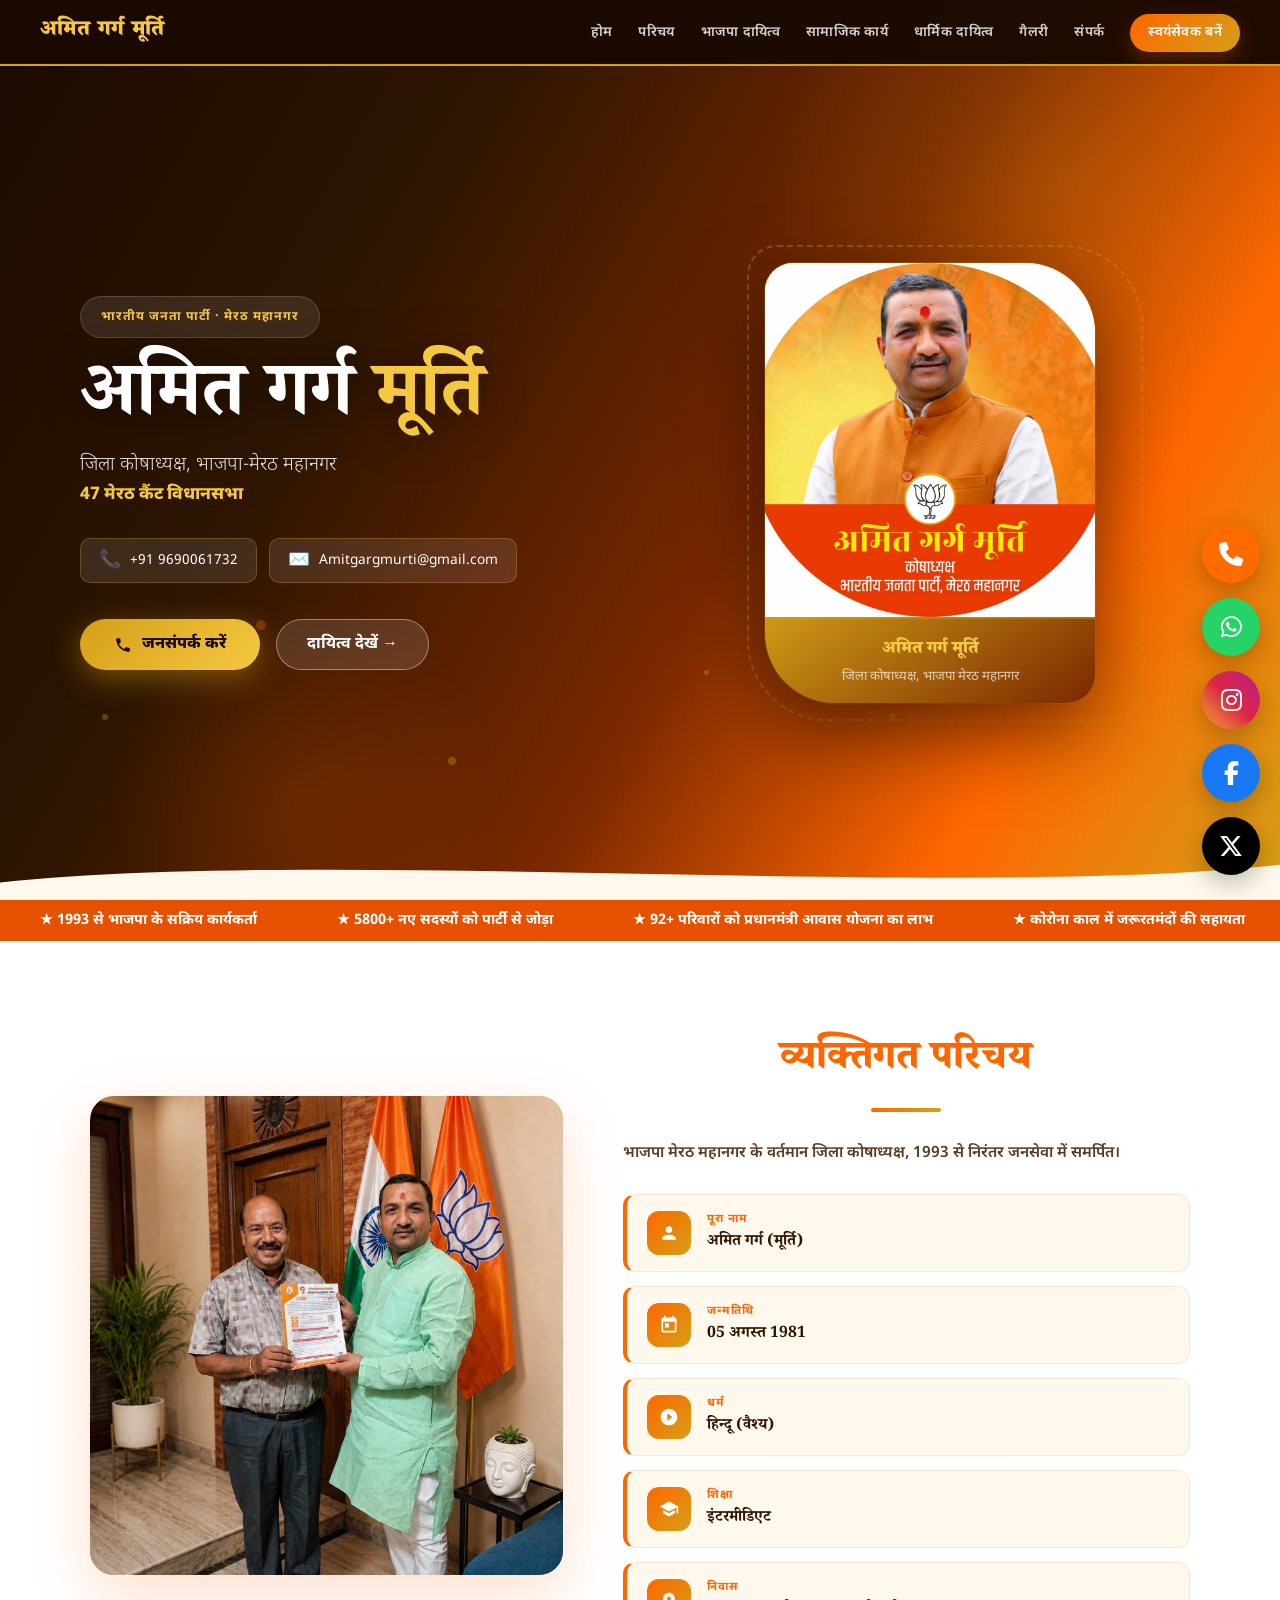
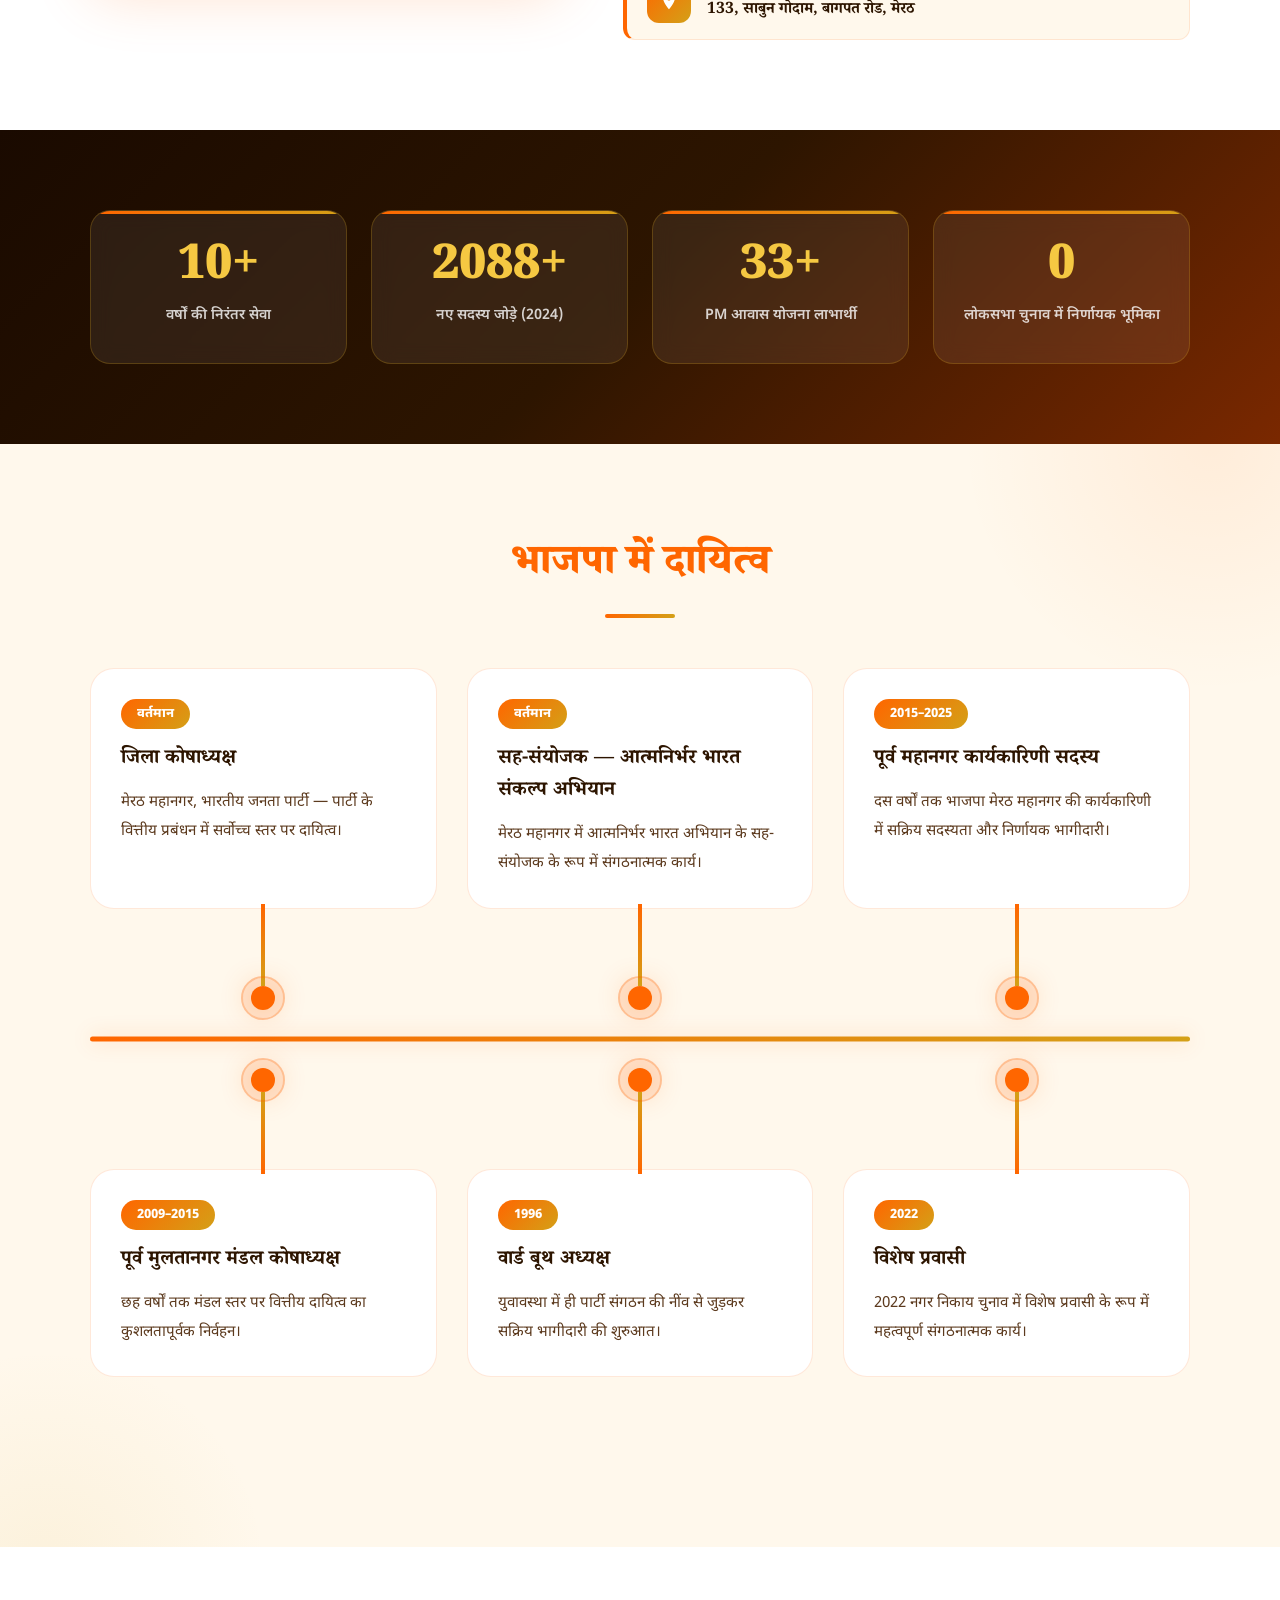
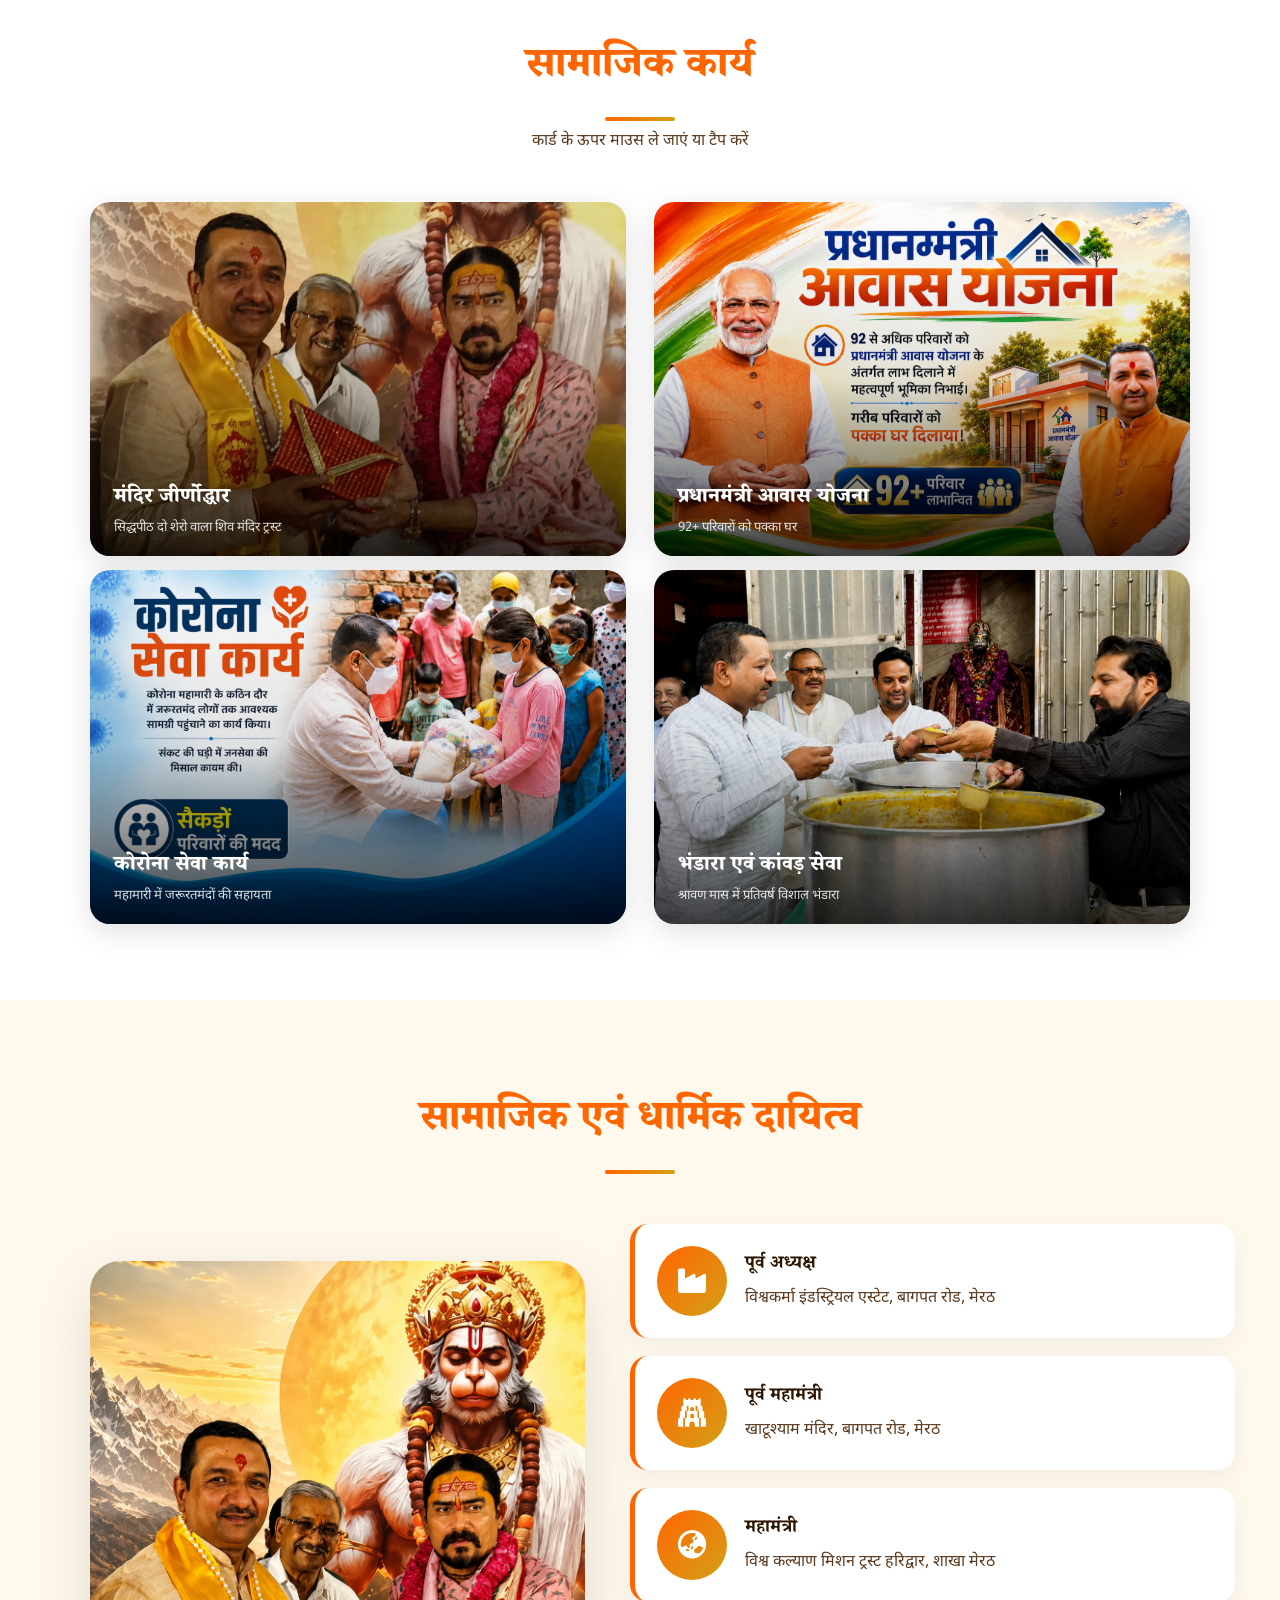
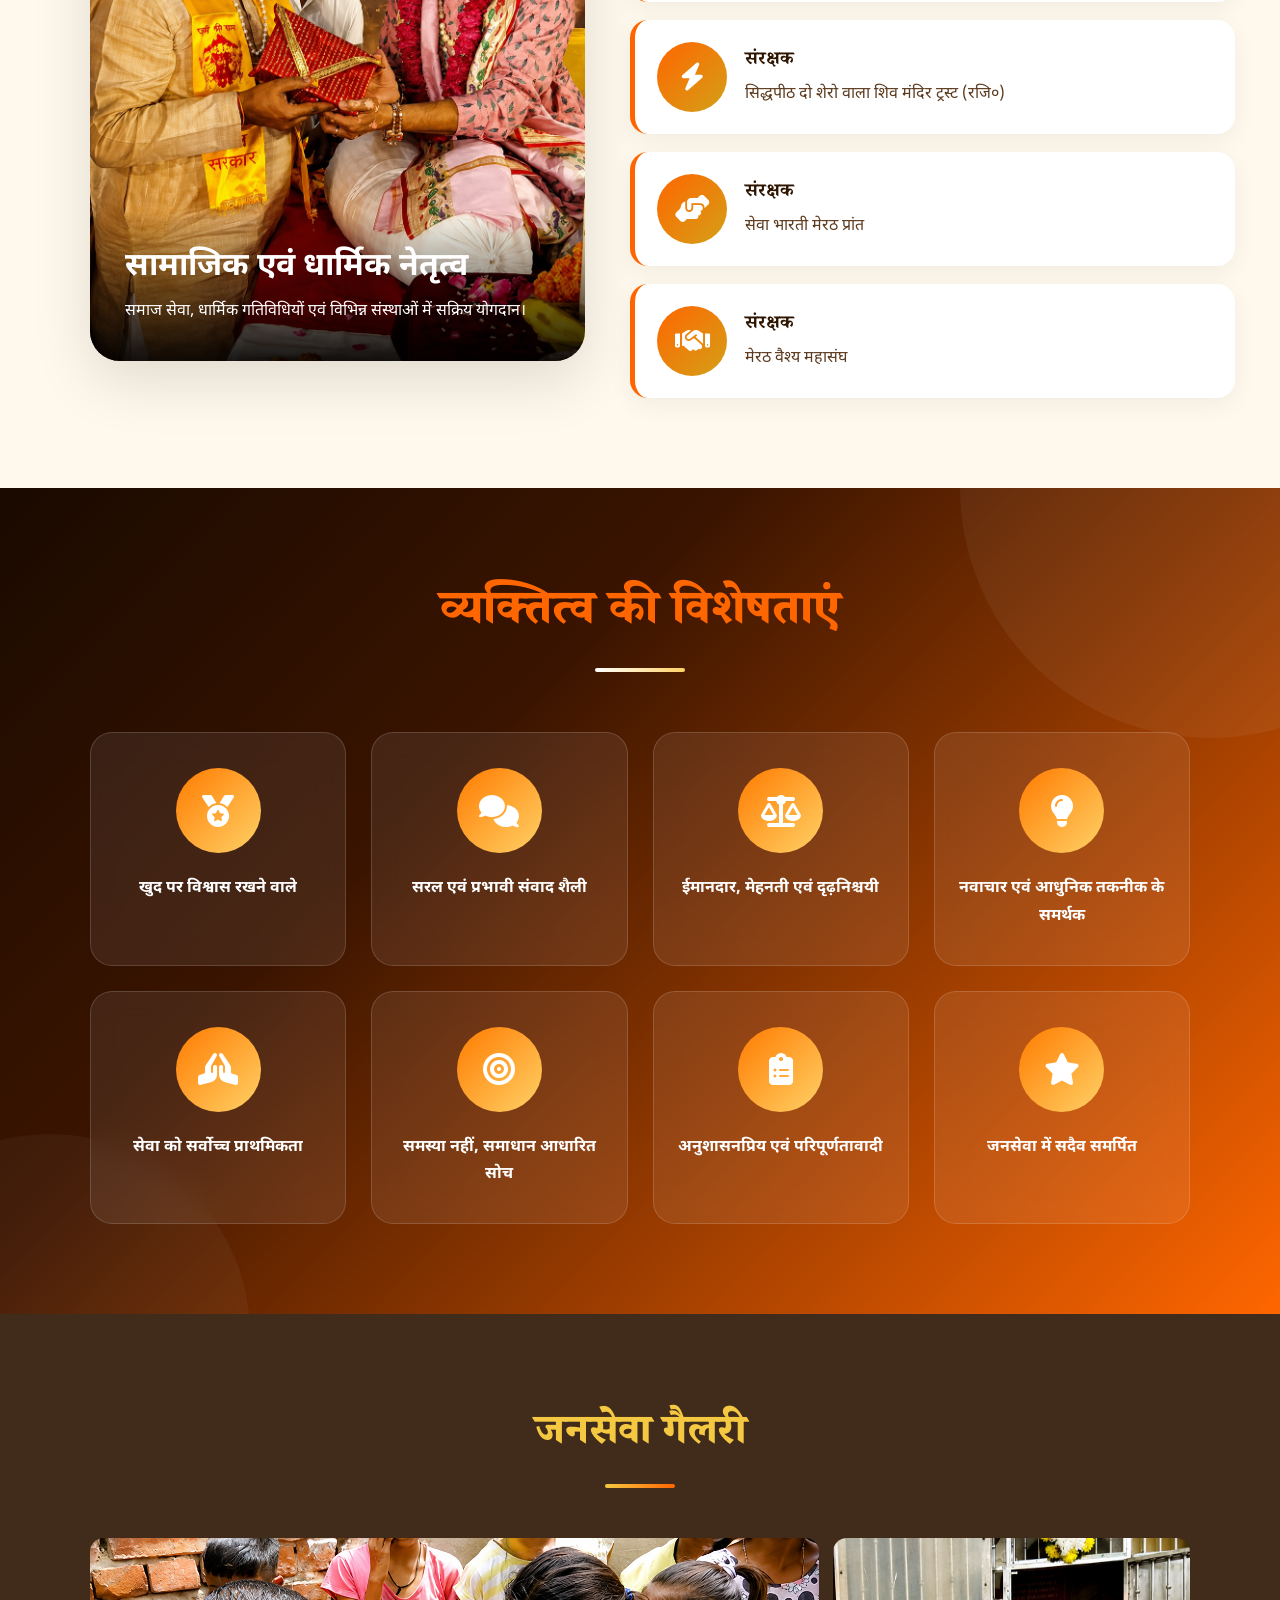
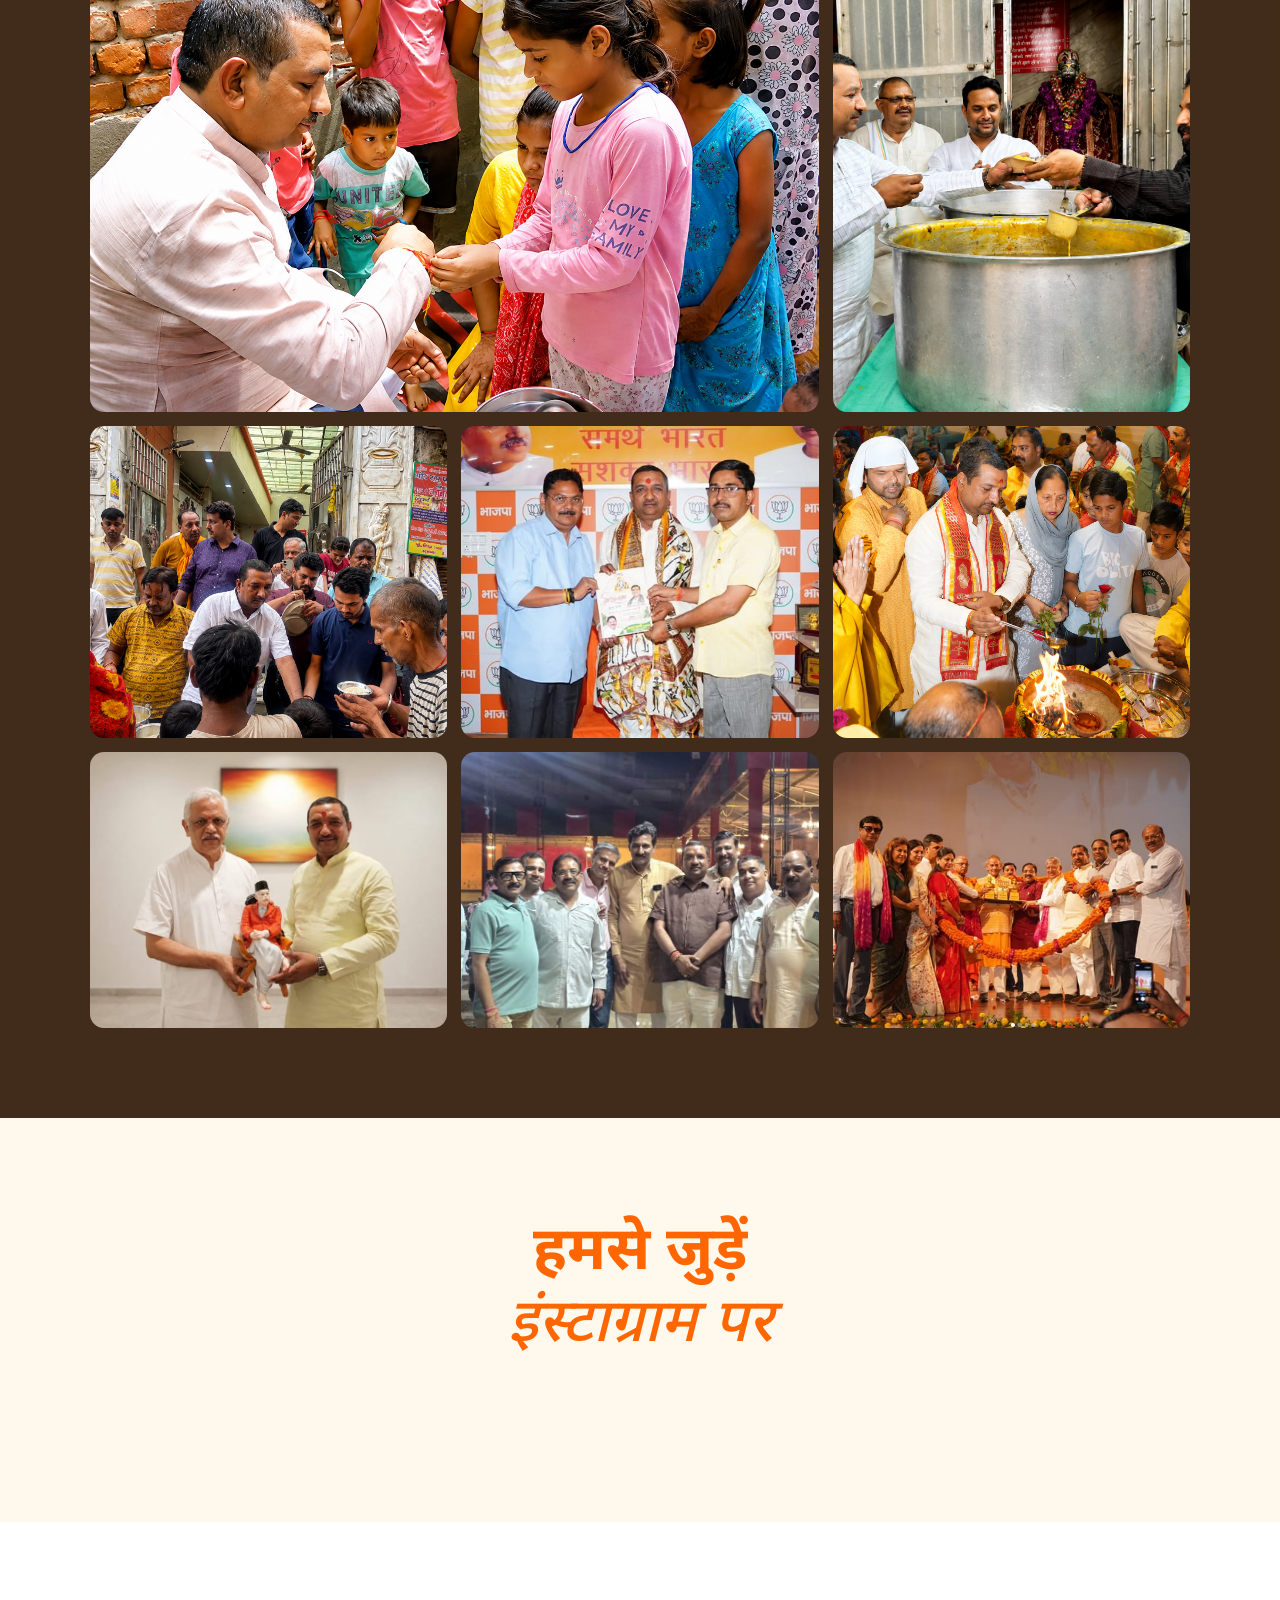
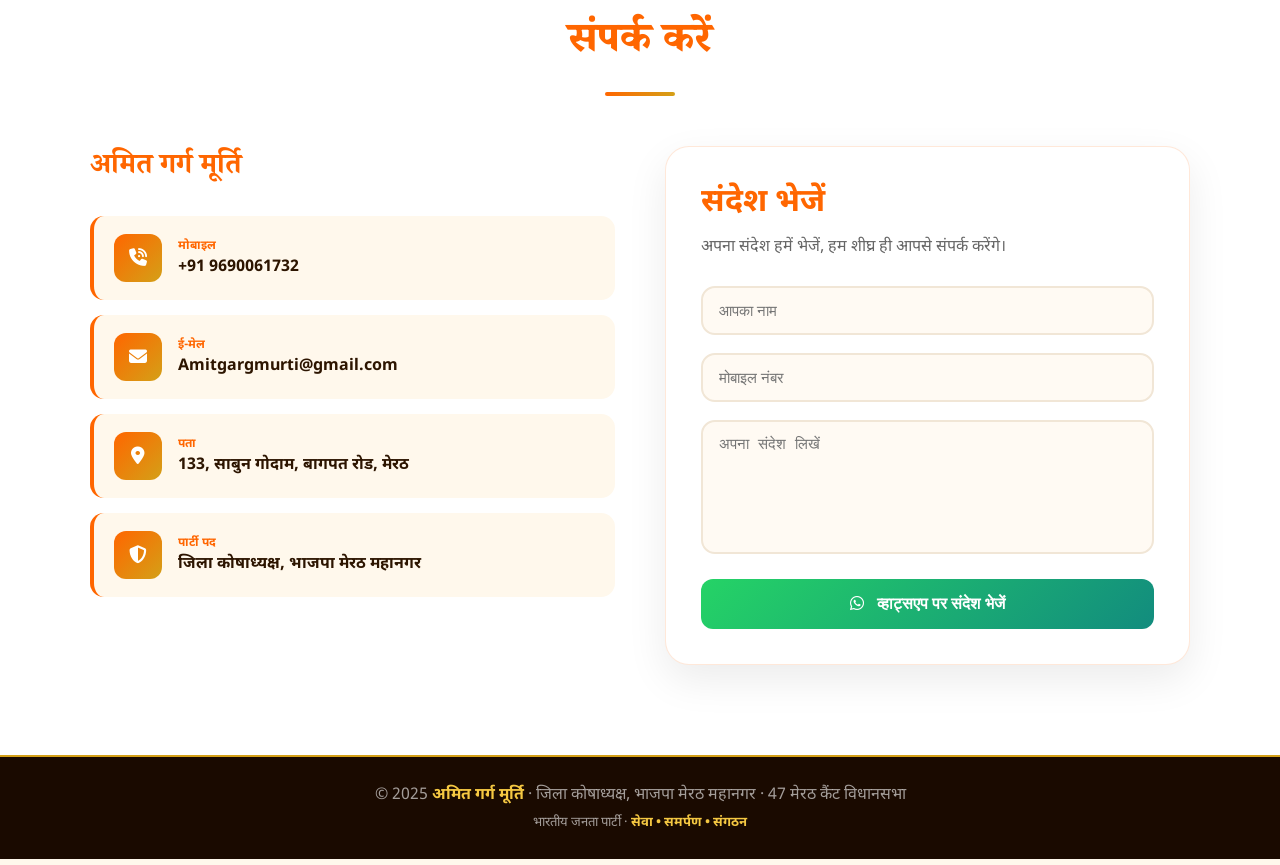
==== commit 2ec6d646: "Website updated" ====
--- a/index.html
+++ b/index.html
@@ -15,7 +15,7 @@
 
 <!-- NAVBAR -->
 <nav class="navbar">
-  <div class="nav-brand">अमित गर्ग मूर्ति</div>
+  <a href="index.html" class="nav-brand">अमित गर्ग मूर्ति</a>
   <button class="hamburger" onclick="document.getElementById('mobMenu').classList.toggle('open')" aria-label="Menu">
     <span></span><span></span><span></span>
   </button>
@@ -53,7 +53,7 @@
   <div class="hero-inner">
     <div class="hero-left">
       <div class="hero-badge">भारतीय जनता पार्टी · मेरठ महानगर</div>
-      <h1 class="hero-name">अमित गर्ग<br><span class="hero-name-orange">मूर्ति</span></h1>
+      <h1 class="hero-name">अमित गर्ग <span class="hero-name-orange">मूर्ति</span></h1>
       <p class="hero-post">जिला कोषाध्यक्ष, भाजपा-मेरठ महानगर</p>
       <p class="hero-vidhan">47 मेरठ कैंट विधानसभा</p>
       <div class="hero-chips">
@@ -80,11 +80,6 @@
             <h3>अमित गर्ग मूर्ति</h3>
             <p>जिला कोषाध्यक्ष, भाजपा मेरठ महानगर</p>
           </div>
-        </div>
-        <div class="photo-stats">
-          <div class="pstat"><span class="pstat-n">30+</span><span class="pstat-l">वर्ष सेवा</span></div>
-          <div class="pstat"><span class="pstat-n">5800+</span><span class="pstat-l">नए सदस्य</span></div>
-          <div class="pstat"><span class="pstat-n">92+</span><span class="pstat-l">आवास लाभ</span></div>
         </div>
       </div>
     </div>
@@ -571,32 +566,42 @@
     <div class="gal-grid reveal">
 
       <div class="gal-item large">
-        <!-- ✏️ GALLERY IMAGE 1 — src बदलें -->
         <img src="assets/images/g1.png" alt="समाज सेवा">
         <div class="gal-caption">समाज सेवा — जरूरतमंदों की सहायता</div>
       </div>
 
       <div class="gal-item">
-        <!-- ✏️ GALLERY IMAGE 2 — src बदलें -->
         <img src="assets/images/g2.png" alt="कांवड़ सेवा शिविर">
         <div class="gal-caption">कांवड़ सेवा शिविर</div>
       </div>
 
       <div class="gal-item">
-        <!-- ✏️ GALLERY IMAGE 3 — src बदलें -->
         <img src="assets/images/g3.png" alt="विशाल भंडारा">
         <div class="gal-caption">विशाल भंडारा</div>
       </div>
 
       <div class="gal-item">
-        <!-- ✏️ GALLERY IMAGE 4 — src बदलें -->
         <img src="assets/images/g4.png" alt="भाजपा संगठन कार्य">
         <div class="gal-caption">भाजपा संगठन कार्य</div>
       </div>
 
       <div class="gal-item">
-        <!-- ✏️ GALLERY IMAGE 5 — src बदलें -->
         <img src="assets/images/g5.png" alt="मंदिर जीर्णोद्धार">
+        <div class="gal-caption">मंदिर जीर्णोद्धार</div>
+      </div>
+
+      <div class="gal-item">
+        <img src="assets/images/g7.png" alt="विशाल भंडारा">
+        <div class="gal-caption">विशाल भंडारा</div>
+      </div>
+
+      <div class="gal-item">
+        <img src="assets/images/g9.png" alt="भाजपा संगठन कार्य">
+        <div class="gal-caption">भाजपा संगठन कार्य</div>
+      </div>
+
+      <div class="gal-item">
+        <img src="assets/images/g10.png" alt="मंदिर जीर्णोद्धार">
         <div class="gal-caption">मंदिर जीर्णोद्धार</div>
       </div>
 
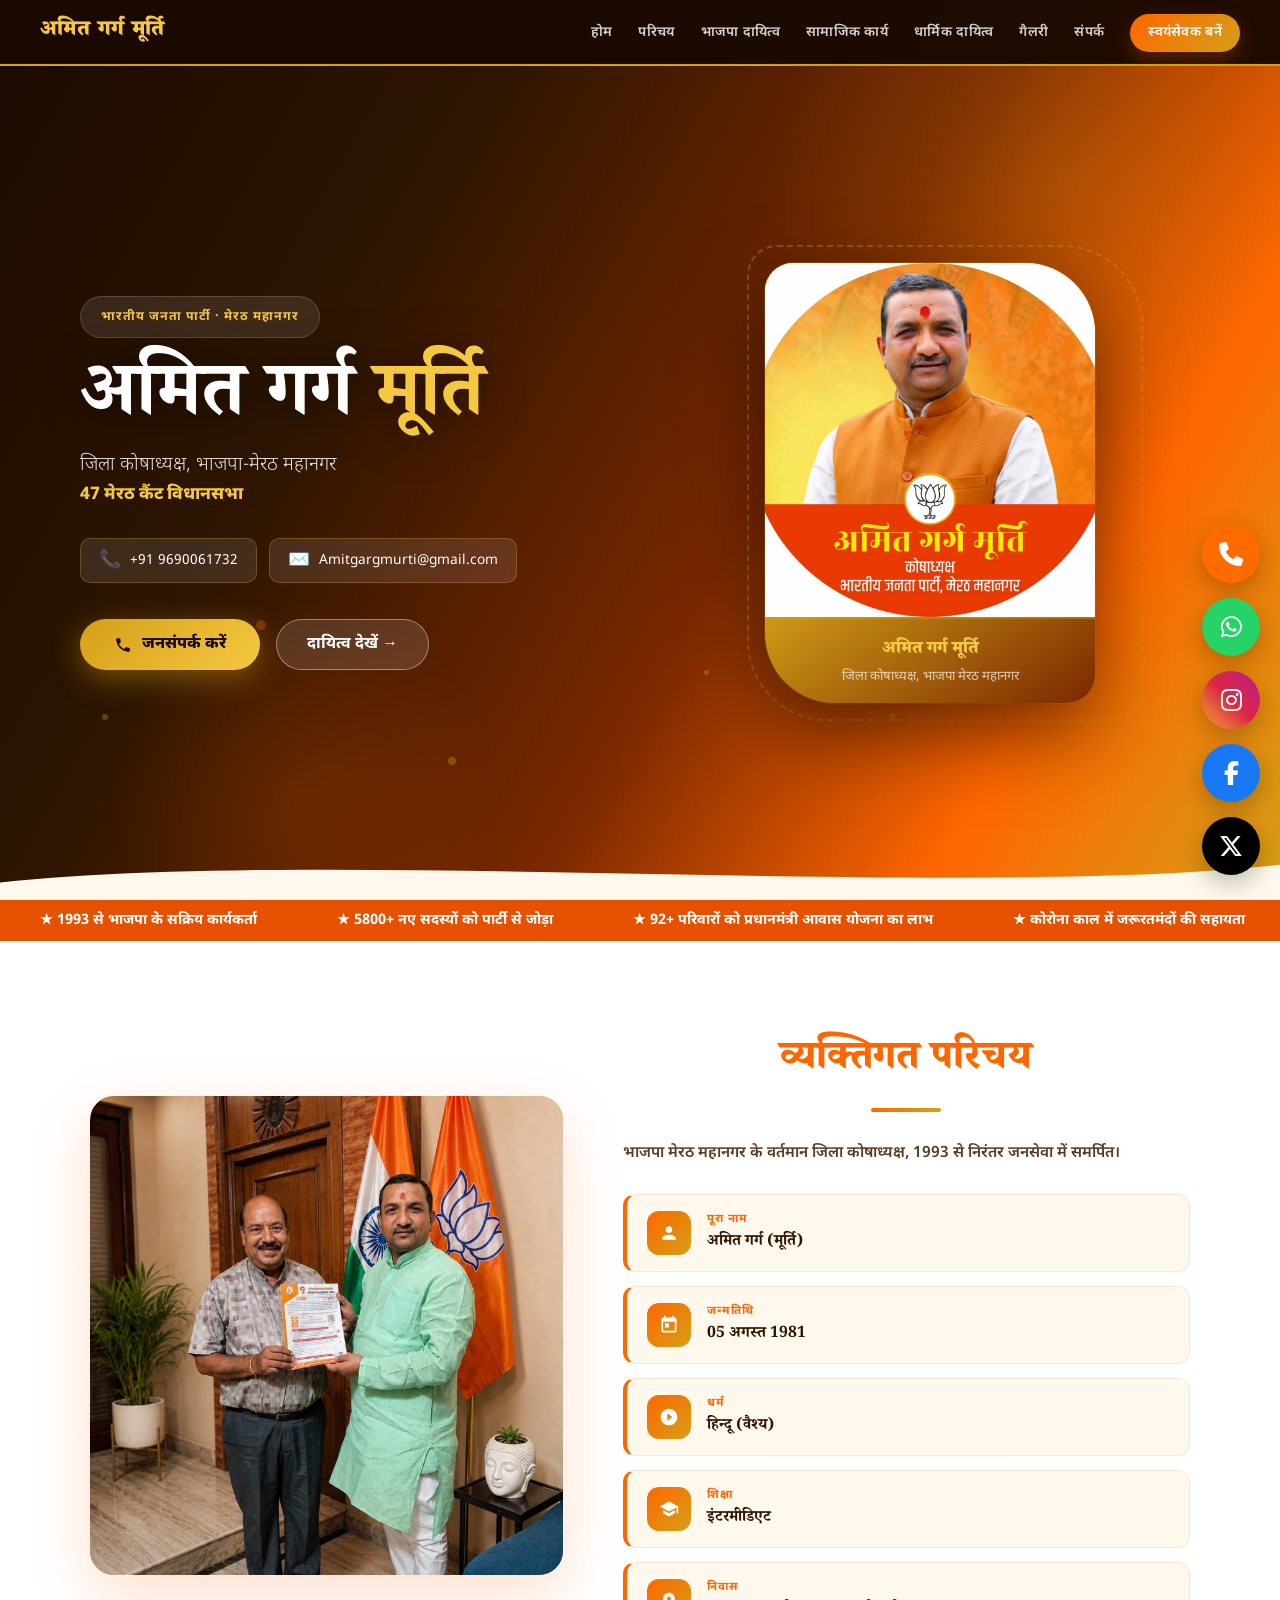
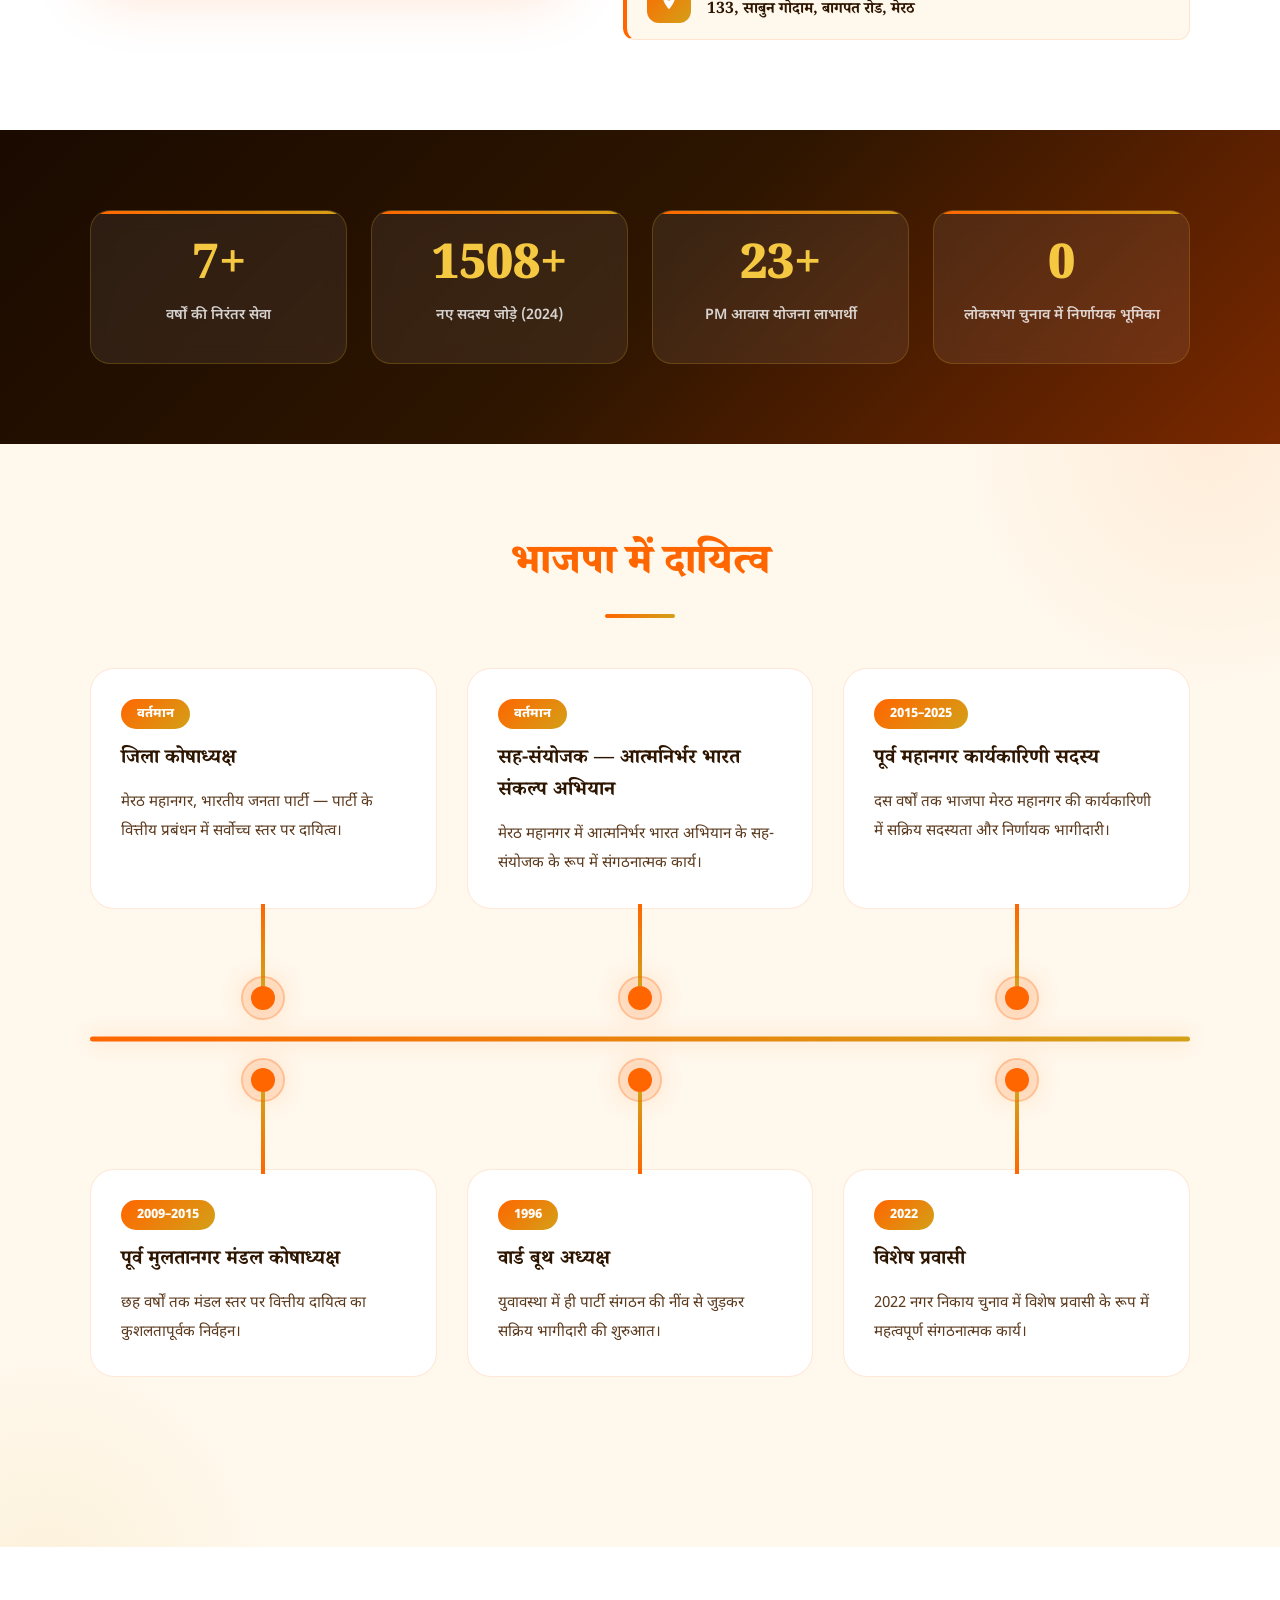
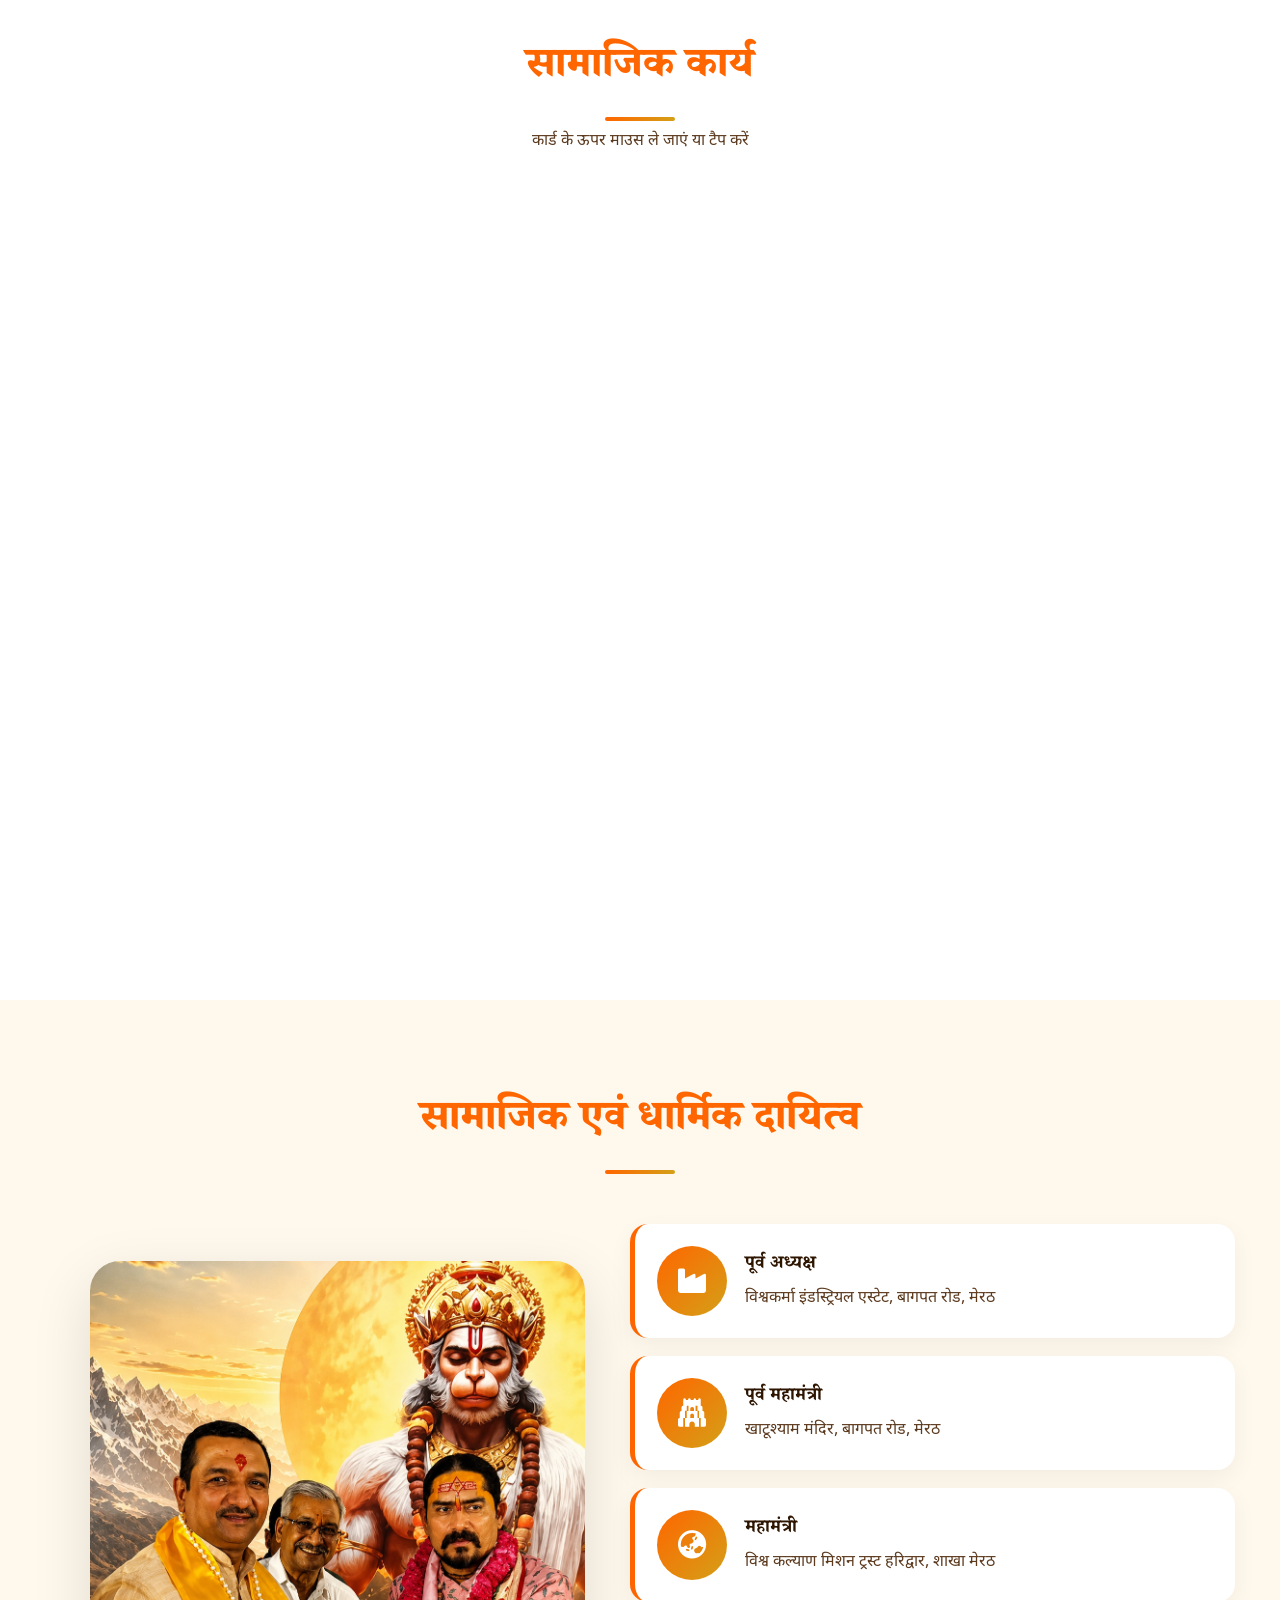
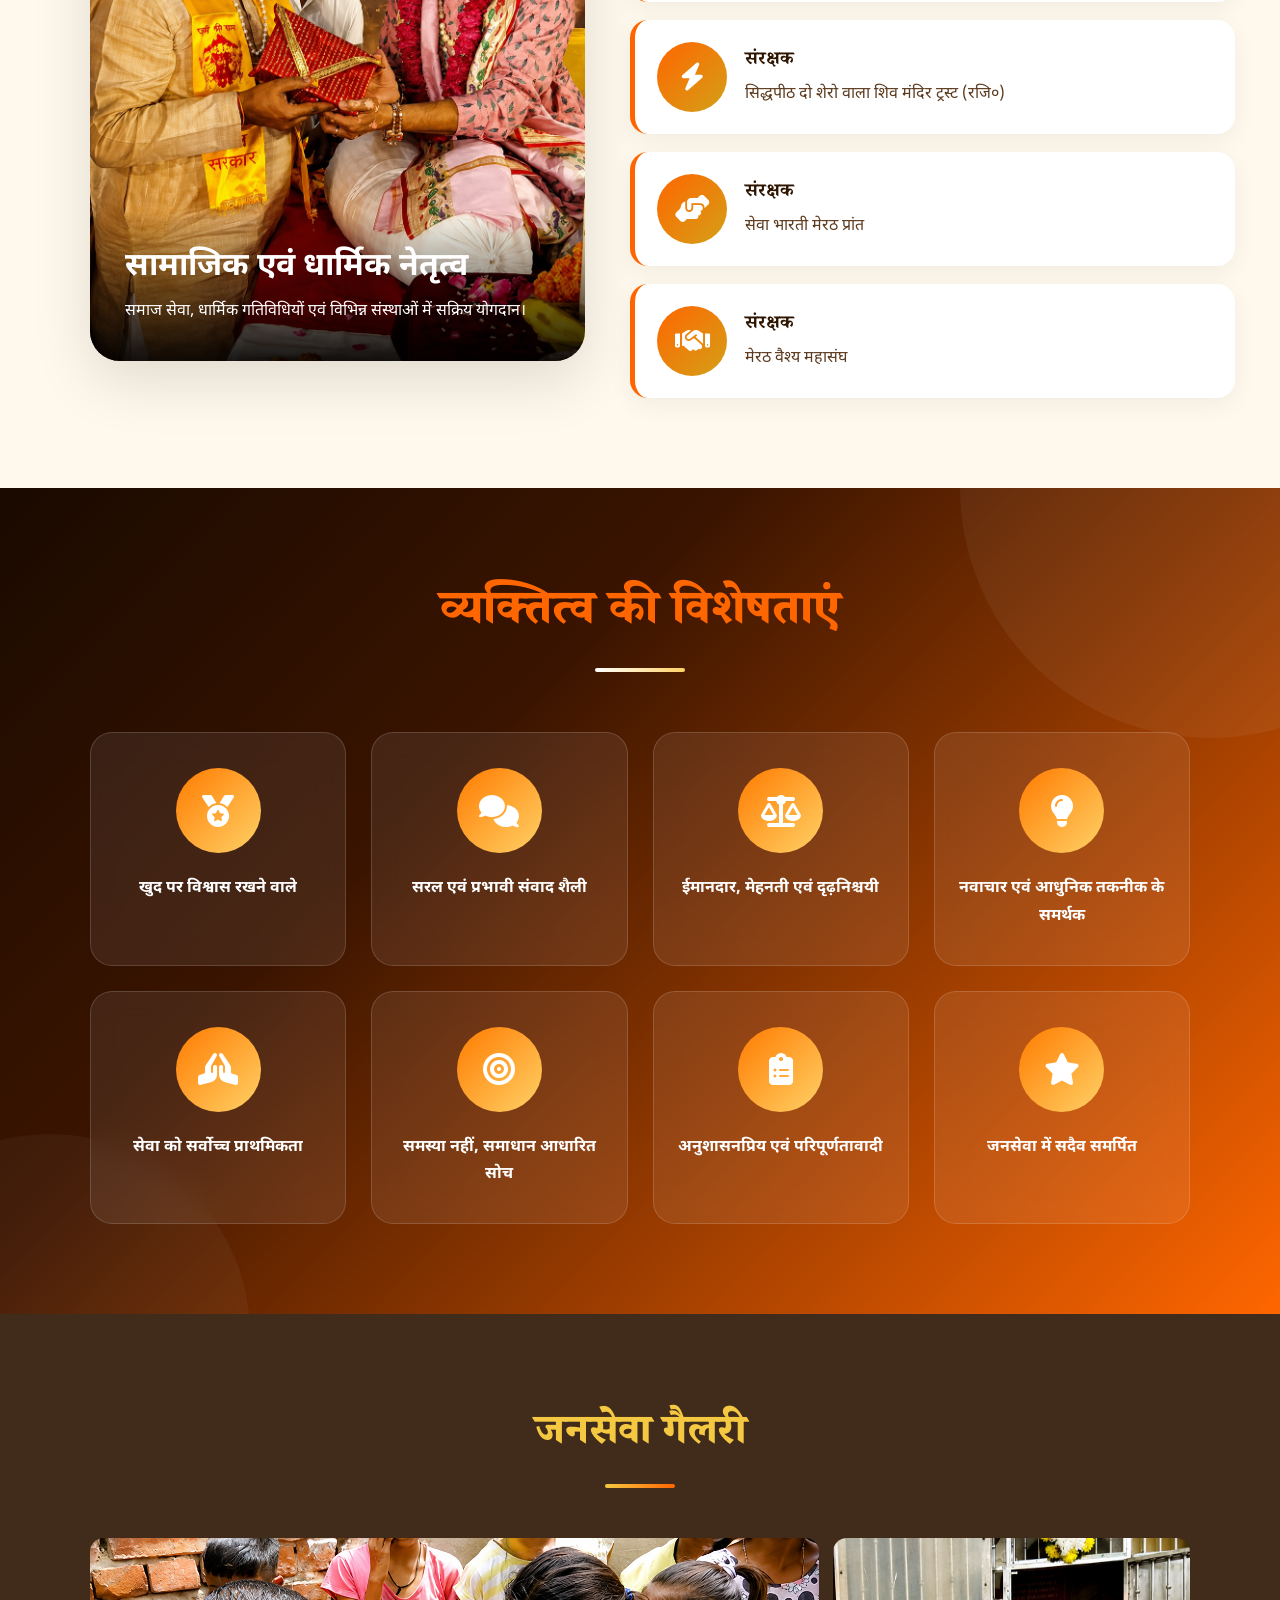
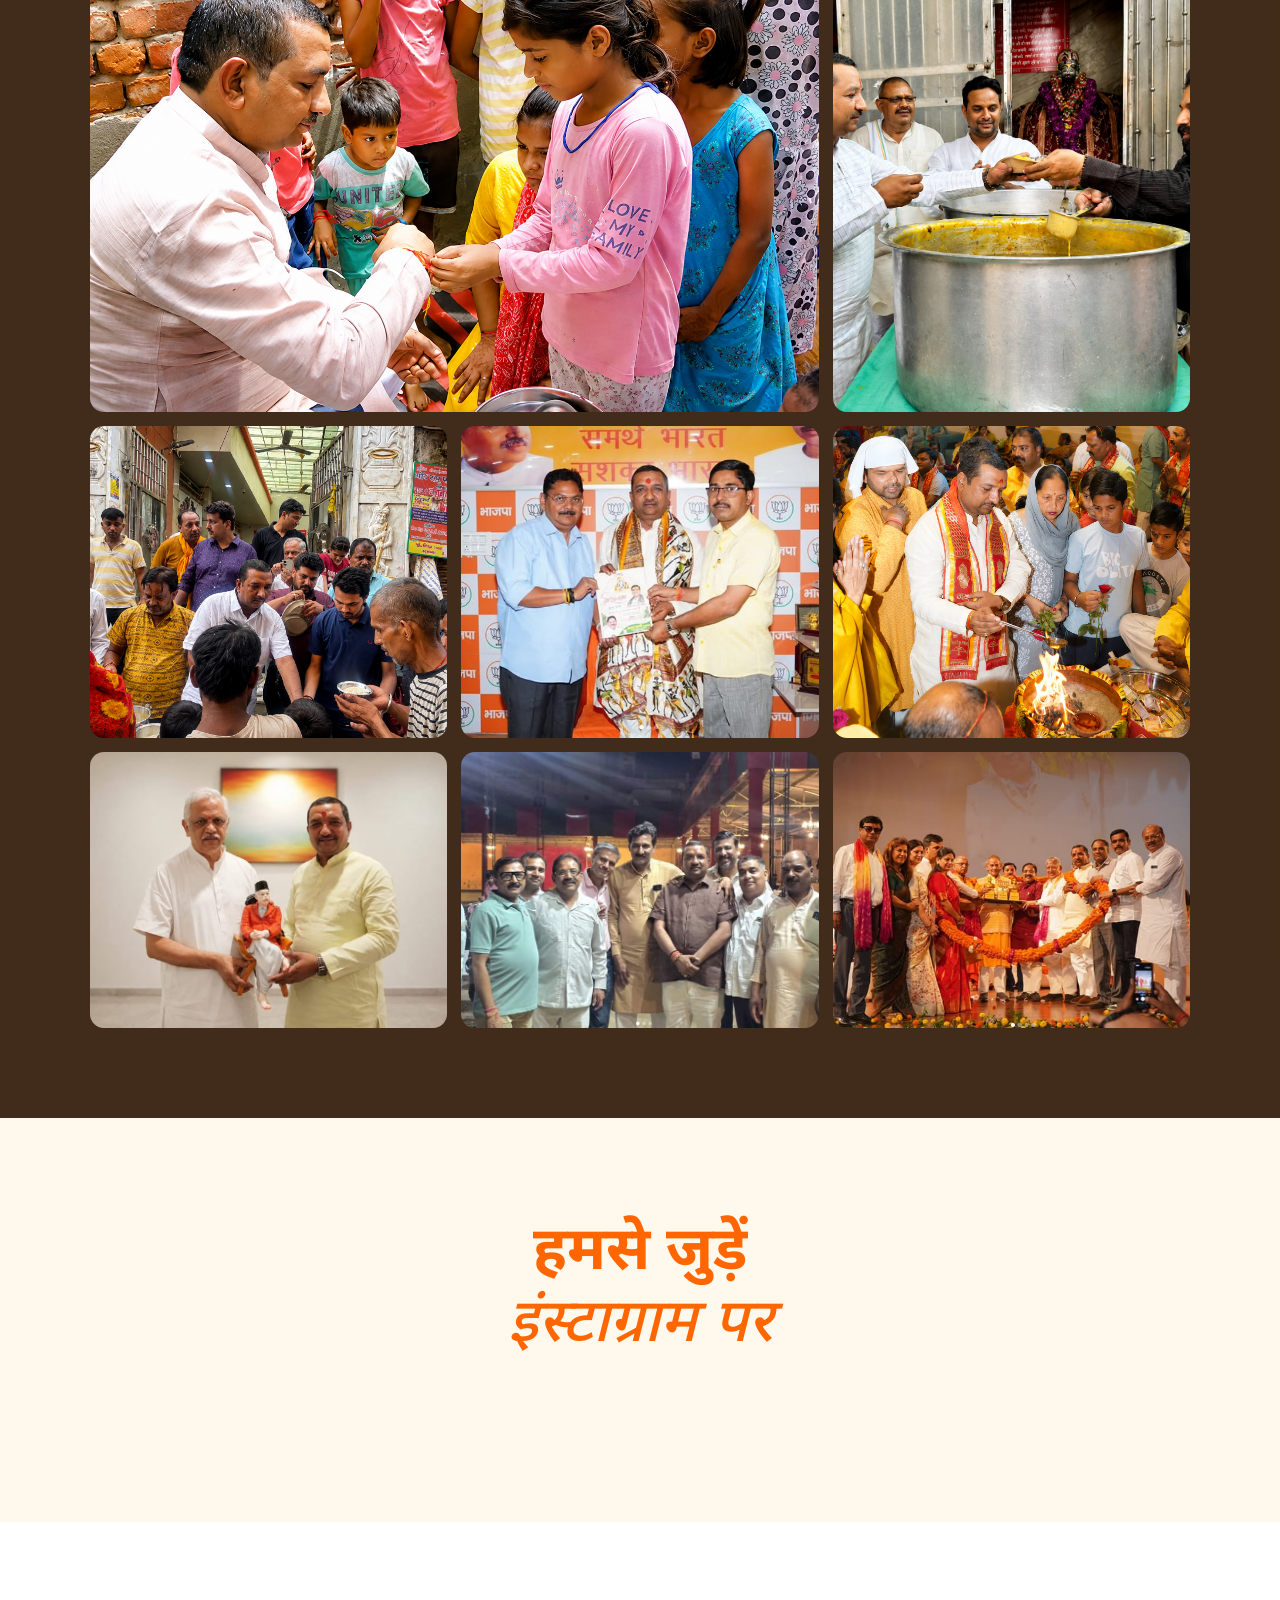
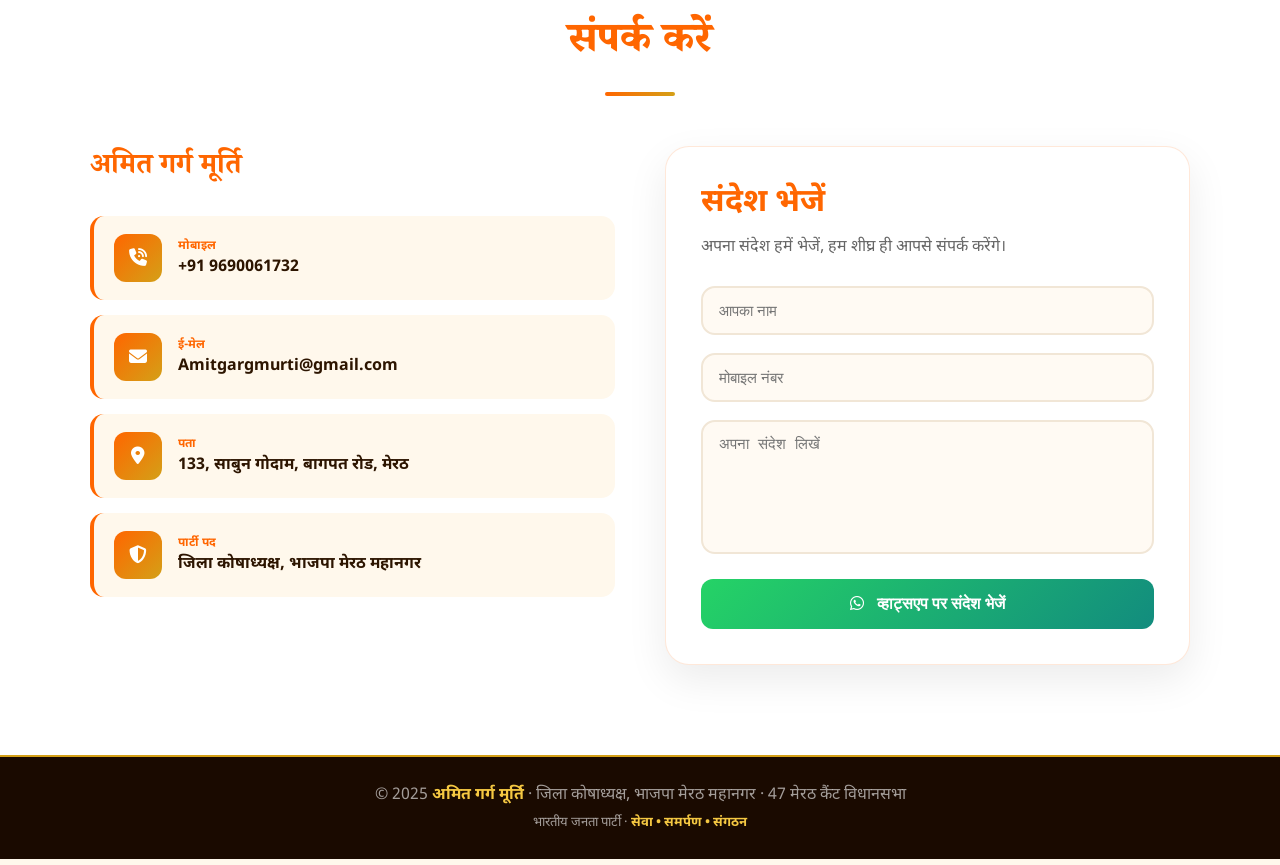
==== commit b4cdda3f: "Website updated" ====
--- a/index.html
+++ b/index.html
@@ -187,7 +187,6 @@
 </section>
 
 <!-- BJP TIMELINE -->
-<!-- BJP TIMELINE -->
 <section class="bjp-section section-pad" id="bjp">
 
     <div class="container">
@@ -304,7 +303,6 @@
       <div class="flip-card">
         <div class="flip-inner">
           <div class="flip-front">
-            <!-- ✏️ SOCIAL CARD 1 IMAGE — src बदलें -->
             <img src="assets/images/f1.png" alt="मंदिर जीर्णोद्धार">
             <div class="flip-front-overlay"></div>
             <div class="flip-front-content">
@@ -314,9 +312,9 @@
             
           </div>
           <div class="flip-back">
-            <h3>🛕 मंदिर जीर्णोद्धार</h3>
+            <h3>मंदिर जीर्णोद्धार</h3>
             <p>2022 में सिद्धपीठ दो शेरो वाला शिव मंदिर ट्रस्ट के जीर्णोद्धार का कार्य कराया। मंदिर का पुनरुद्धार कर हजारों भक्तों को बेहतर सुविधाएं प्रदान कीं।</p>
-            <div class="flip-back-num">✅ 2022 में पूर्ण</div>
+            <div class="flip-back-num">2022 में पूर्ण</div>
           </div>
         </div>
       </div>
@@ -325,7 +323,6 @@
       <div class="flip-card">
         <div class="flip-inner">
           <div class="flip-front">
-            <!-- ✏️ SOCIAL CARD 2 IMAGE — src बदलें -->
             <img src="assets/images/f2.png" alt="प्रधानमंत्री आवास योजना">
             <div class="flip-front-overlay"></div>
             <div class="flip-front-content">
@@ -335,9 +332,9 @@
             
           </div>
           <div class="flip-back" style="background:linear-gradient(145deg,#138808,#1a9e1a)">
-            <h3>🏠 प्रधानमंत्री आवास योजना</h3>
+            <h3>प्रधानमंत्री आवास योजना</h3>
             <p>92 से अधिक परिवारों को प्रधानमंत्री आवास योजना के अंतर्गत लाभ दिलाने में महत्वपूर्ण भूमिका निभाई। गरीब परिवारों को पक्का घर दिलाया।</p>
-            <div class="flip-back-num">🏡 92+ परिवार लाभान्वित</div>
+            <div class="flip-back-num">92+ परिवार लाभान्वित</div>
           </div>
         </div>
       </div>
@@ -346,7 +343,6 @@
       <div class="flip-card">
         <div class="flip-inner">
           <div class="flip-front">
-            <!-- ✏️ SOCIAL CARD 3 IMAGE — src बदलें -->
             <img src="assets/images/f3.png" alt="कोरोना सेवा कार्य">
             <div class="flip-front-overlay"></div>
             <div class="flip-front-content">
@@ -356,9 +352,9 @@
             
           </div>
           <div class="flip-back" style="background:linear-gradient(145deg,#1a3a7a,#2563eb)">
-            <h3>🤝 कोरोना सेवा कार्य</h3>
+            <h3>कोरोना सेवा कार्य</h3>
             <p>कोरोना महामारी के कठिन दौर में जरूरतमंद लोगों तक आवश्यक सामग्री पहुंचाने का कार्य किया। संकट की घड़ी में जनसेवा की मिसाल कायम की।</p>
-            <div class="flip-back-num">💙 सैकड़ों परिवारों की मदद</div>
+            <div class="flip-back-num">सैकड़ों परिवारों की मदद</div>
           </div>
         </div>
       </div>
@@ -367,7 +363,6 @@
       <div class="flip-card">
         <div class="flip-inner">
           <div class="flip-front">
-            <!-- ✏️ SOCIAL CARD 4 IMAGE — src बदलें -->
             <img src="assets/images/f4.png" alt="भंडारा एवं कांवड़ सेवा">
             <div class="flip-front-overlay"></div>
             <div class="flip-front-content">
@@ -377,9 +372,9 @@
             
           </div>
           <div class="flip-back" style="background:linear-gradient(145deg,#7a4a00,#d4a017)">
-            <h3>🙏 भंडारा एवं कांवड़ सेवा</h3>
+            <h3>भंडारा एवं कांवड़ सेवा</h3>
             <p>श्रावण मास में प्रतिवर्ष विशाल भंडारे का आयोजन एवं कांवड़ सेवा शिविर का सफल संचालन। हजारों श्रद्धालुओं की सेवा में सदैव समर्पित।</p>
-            <div class="flip-back-num">🙏 प्रतिवर्ष आयोजन</div>
+            <div class="flip-back-num">प्रतिवर्ष आयोजन</div>
           </div>
         </div>
       </div>
